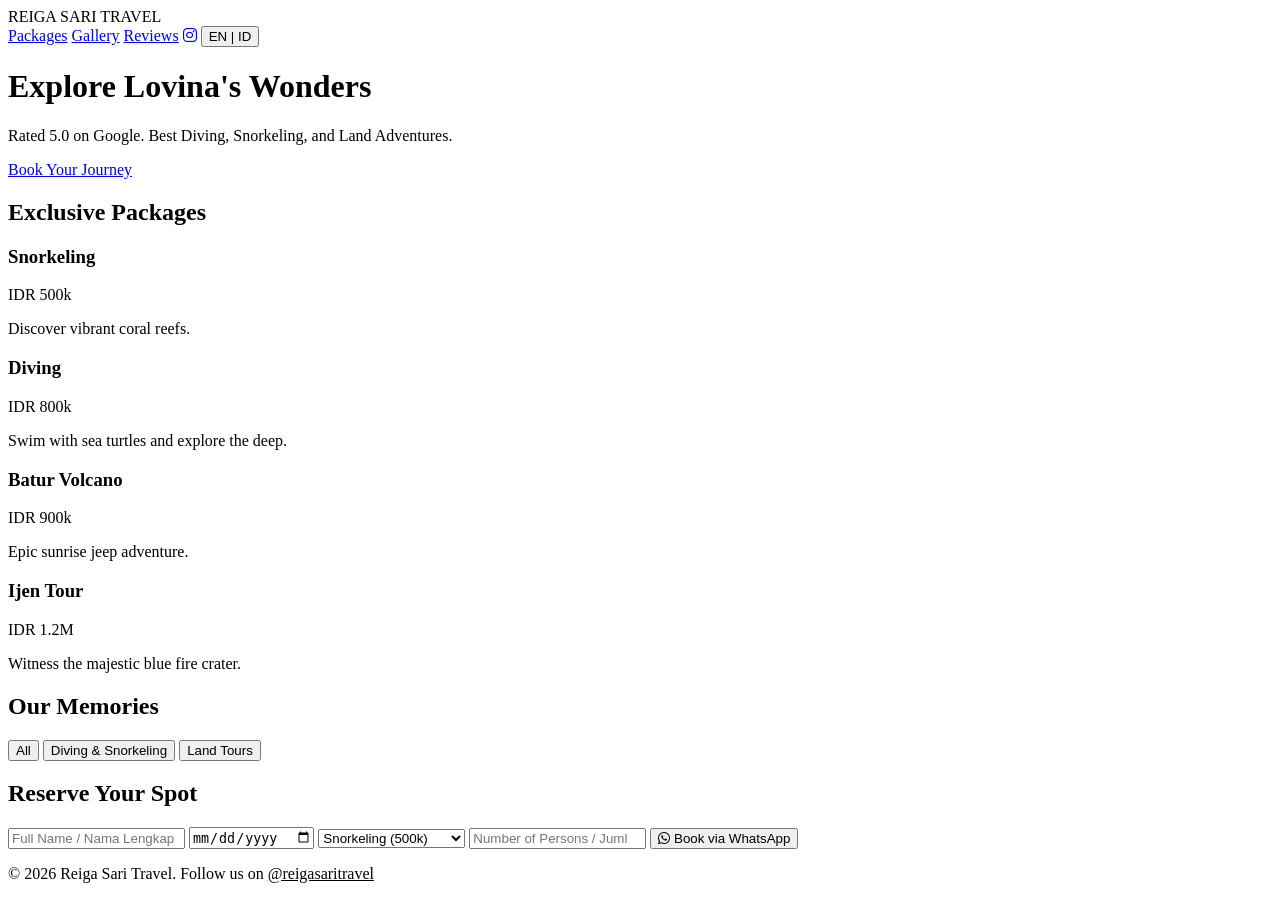
==== index.html @ 20b8ed06 "Create index.html" ====
<!DOCTYPE html>
<html lang="en">
<head>
    <meta charset="UTF-8">
    <meta name="viewport" content="width=device-width, initial-scale=1.0">
    <title>Reiga Sari Travel | Premium Lovina Tours</title>
    <link href="https://fonts.googleapis.com/css2?family=Inter:wght@300;400;600&family=Playfair+Display:wght@600;700&display=swap" rel="stylesheet">
    <link rel="stylesheet" href="https://cdnjs.cloudflare.com/ajax/libs/font-awesome/6.0.0/css/all.min.css">
    <link rel="stylesheet" href="style.css">
</head>
<body>

    <nav class="navbar">
        <div class="logo">REIGA SARI TRAVEL</div>
        <div class="nav-links">
            <a href="#packages" class="lang-text" data-en="Packages" data-id="Paket">Packages</a>
            <a href="#gallery" class="lang-text" data-en="Gallery" data-id="Galeri">Gallery</a>
            <a href="#reviews" class="lang-text" data-en="Reviews" data-id="Ulasan">Reviews</a>
            <a href="https://instagram.com/reigasaritravel" target="_blank"><i class="fab fa-instagram"></i></a>
            <button id="lang-toggle" class="btn-lang">EN | ID</button>
        </div>
    </nav>

    <header class="hero">
        <div class="hero-content">
            <h1 class="lang-text" data-en="Explore Lovina's Wonders" data-id="Jelajahi Keajaiban Lovina">Explore Lovina's Wonders</h1>
            <p class="lang-text" data-en="Rated 5.0 on Google. Best Diving, Snorkeling, and Land Adventures." data-id="Rating 5.0 di Google. Petualangan Diving, Snorkeling, dan Darat Terbaik.">Rated 5.0 on Google. Best Diving, Snorkeling, and Land Adventures.</p>
            <a href="#booking" class="btn-gold lang-text" data-en="Book Your Journey" data-id="Pesan Perjalananmu">Book Your Journey</a>
        </div>
    </header>

    <section id="packages" class="section">
        <h2 class="section-title lang-text" data-en="Exclusive Packages" data-id="Paket Eksklusif">Exclusive Packages</h2>
        <div class="grid-container">
            <div class="card">
                <h3>Snorkeling</h3>
                <p class="price">IDR 500k</p>
                <p class="lang-text" data-en="Discover vibrant coral reefs." data-id="Temukan terumbu karang yang hidup.">Discover vibrant coral reefs.</p>
            </div>
            <div class="card">
                <h3>Diving</h3>
                <p class="price">IDR 800k</p>
                <p class="lang-text" data-en="Swim with sea turtles and explore the deep." data-id="Berenang bersama kura-kura dan jelajahi laut dalam.">Swim with sea turtles and explore the deep.</p>
            </div>
            <div class="card">
                <h3>Batur Volcano</h3>
                <p class="price">IDR 900k</p>
                <p class="lang-text" data-en="Epic sunrise jeep adventure." data-id="Petualangan jeep sunrise epik.">Epic sunrise jeep adventure.</p>
            </div>
            <div class="card">
                <h3>Ijen Tour</h3>
                <p class="price">IDR 1.2M</p>
                <p class="lang-text" data-en="Witness the majestic blue fire crater." data-id="Saksikan kawah api biru yang megah.">Witness the majestic blue fire crater.</p>
            </div>
        </div>
    </section>

    <section id="gallery" class="section bg-darker">
        <h2 class="section-title lang-text" data-en="Our Memories" data-id="Kenangan Kami">Our Memories</h2>
        <div class="filter-buttons">
            <button class="filter-btn active" data-filter="all">All</button>
            <button class="filter-btn" data-filter="diving">Diving & Snorkeling</button>
            <button class="filter-btn" data-filter="land">Land Tours</button>
        </div>
        <div class="gallery-grid" id="gallery-grid">
            </div>
    </section>

    <section id="booking" class="section">
        <h2 class="section-title lang-text" data-en="Reserve Your Spot" data-id="Pesan Tempat Anda">Reserve Your Spot</h2>
        <form id="booking-form" class="booking-form">
            <input type="text" id="b-name" placeholder="Full Name / Nama Lengkap" required>
            <input type="date" id="b-date" required>
            <select id="b-package" required>
                <option value="Snorkeling">Snorkeling (500k)</option>
                <option value="Diving">Diving (800k)</option>
                <option value="Batur Volcano">Batur Volcano (900k)</option>
                <option value="Ijen Tour">Ijen Tour (1.2M)</option>
            </select>
            <input type="number" id="b-persons" placeholder="Number of Persons / Jumlah Orang" min="1" required>
            <button type="button" class="btn-gold" onclick="sendWhatsApp()">
                <i class="fab fa-whatsapp"></i> <span class="lang-text" data-en="Book via WhatsApp" data-id="Pesan via WhatsApp">Book via WhatsApp</span>
            </button>
        </form>
    </section>

    <footer>
        <p>&copy; 2026 Reiga Sari Travel. Follow us on <a href="https://instagram.com/reigasaritravel" target="_blank" style="color:var(--gold);">@reigasaritravel</a></p>
    </footer>

    <script src="script.js"></script>
</body>
</html>
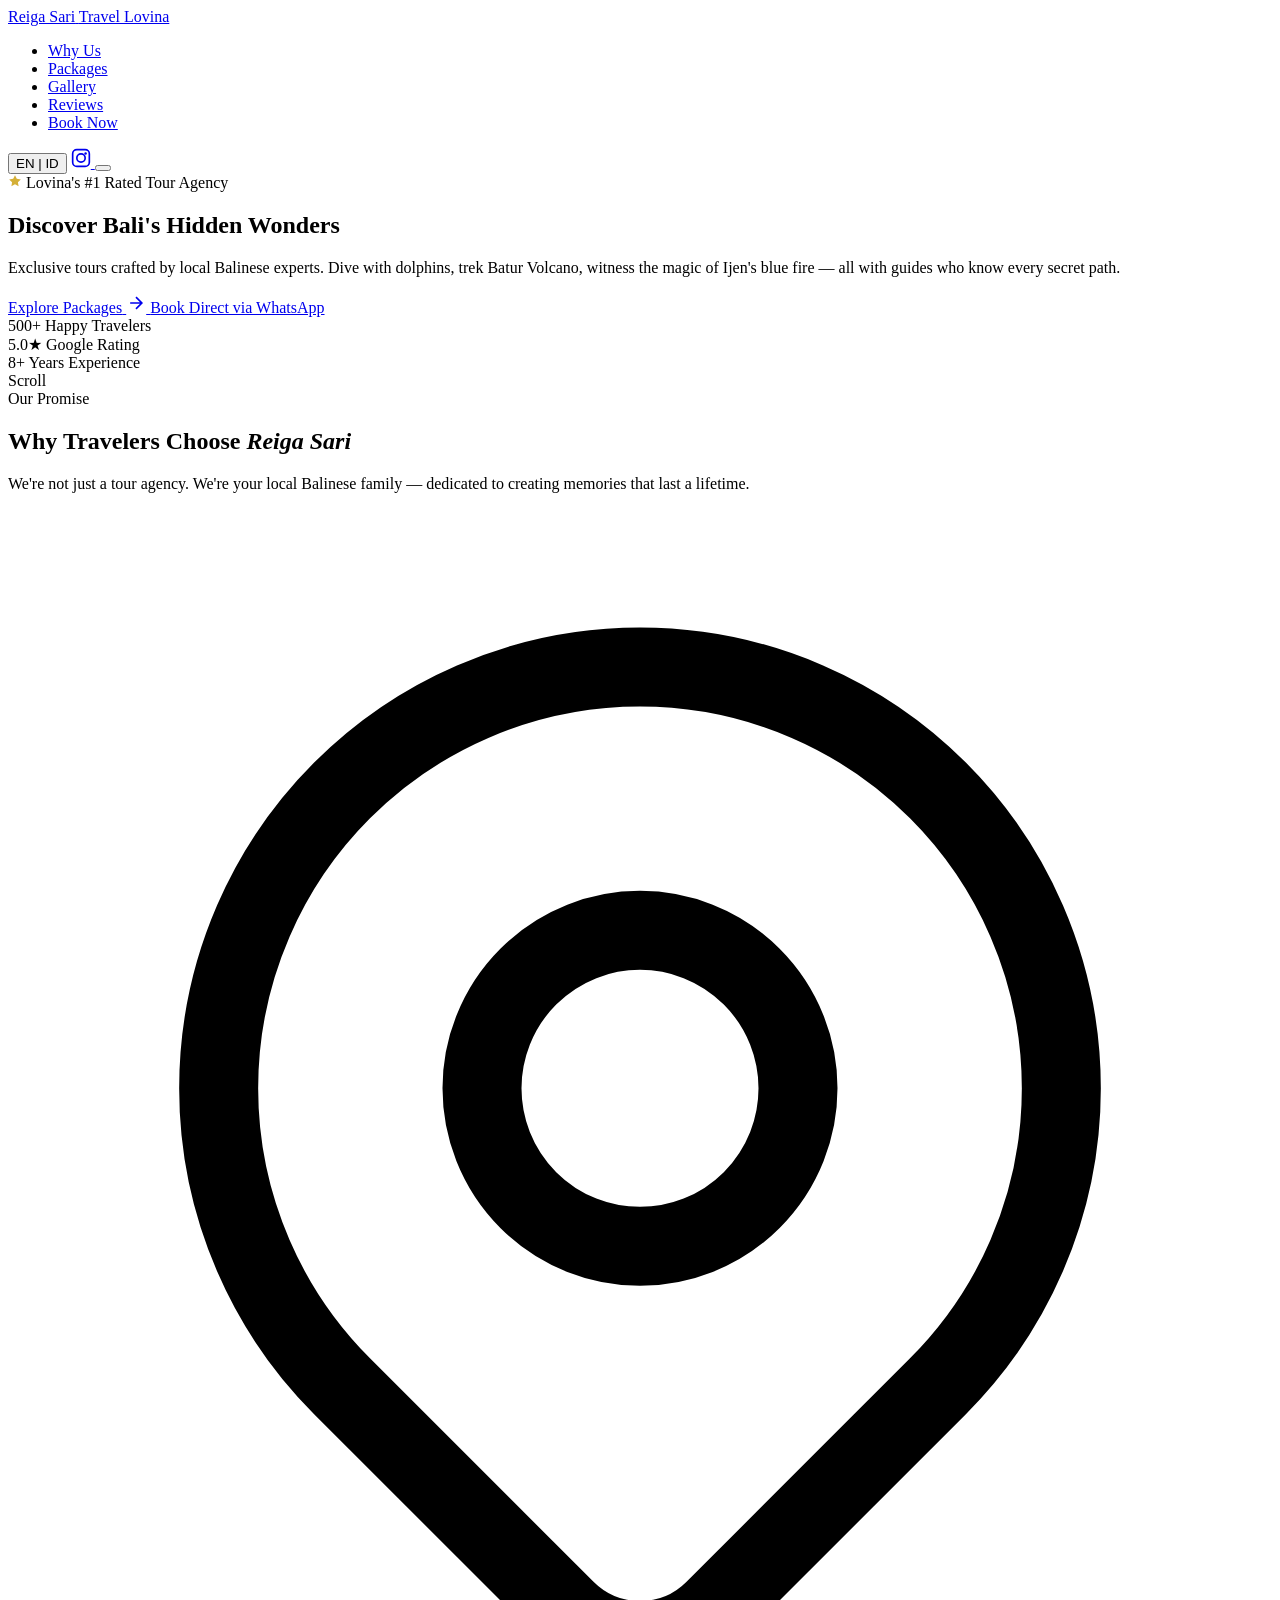
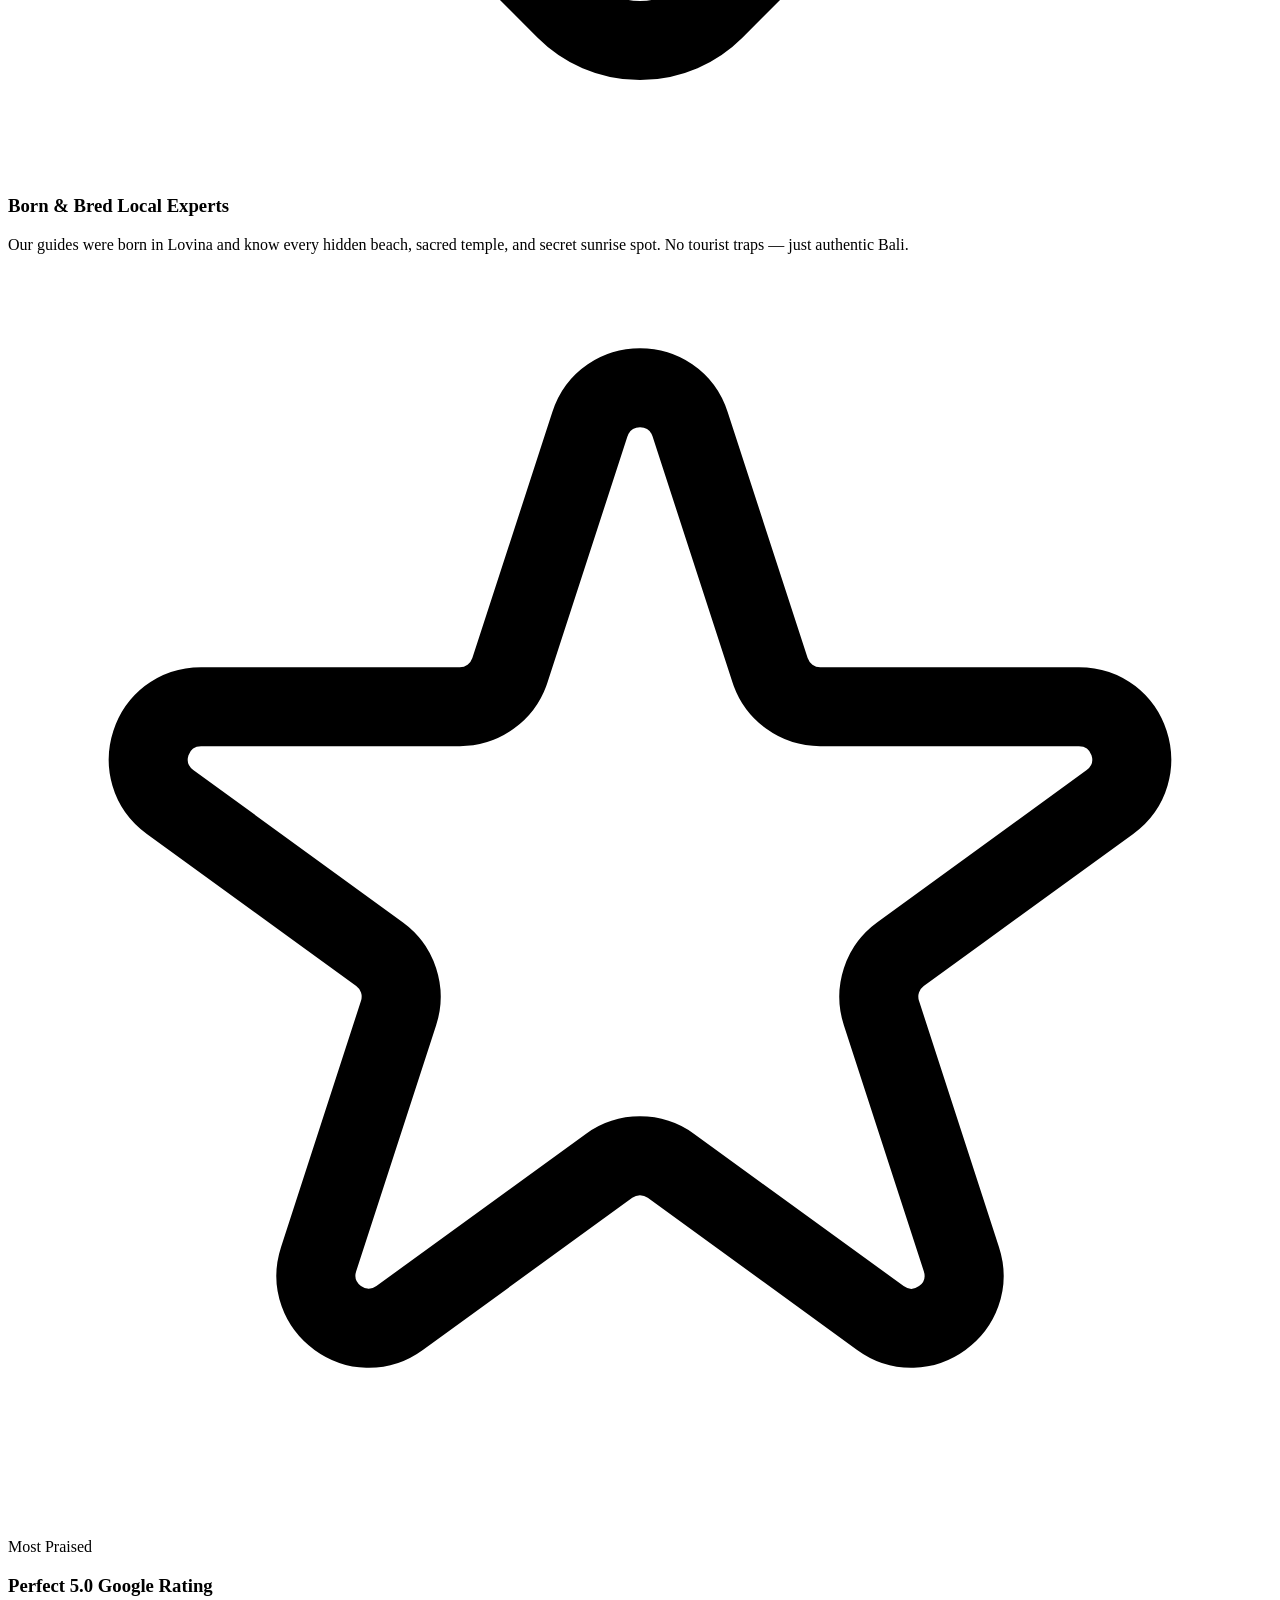
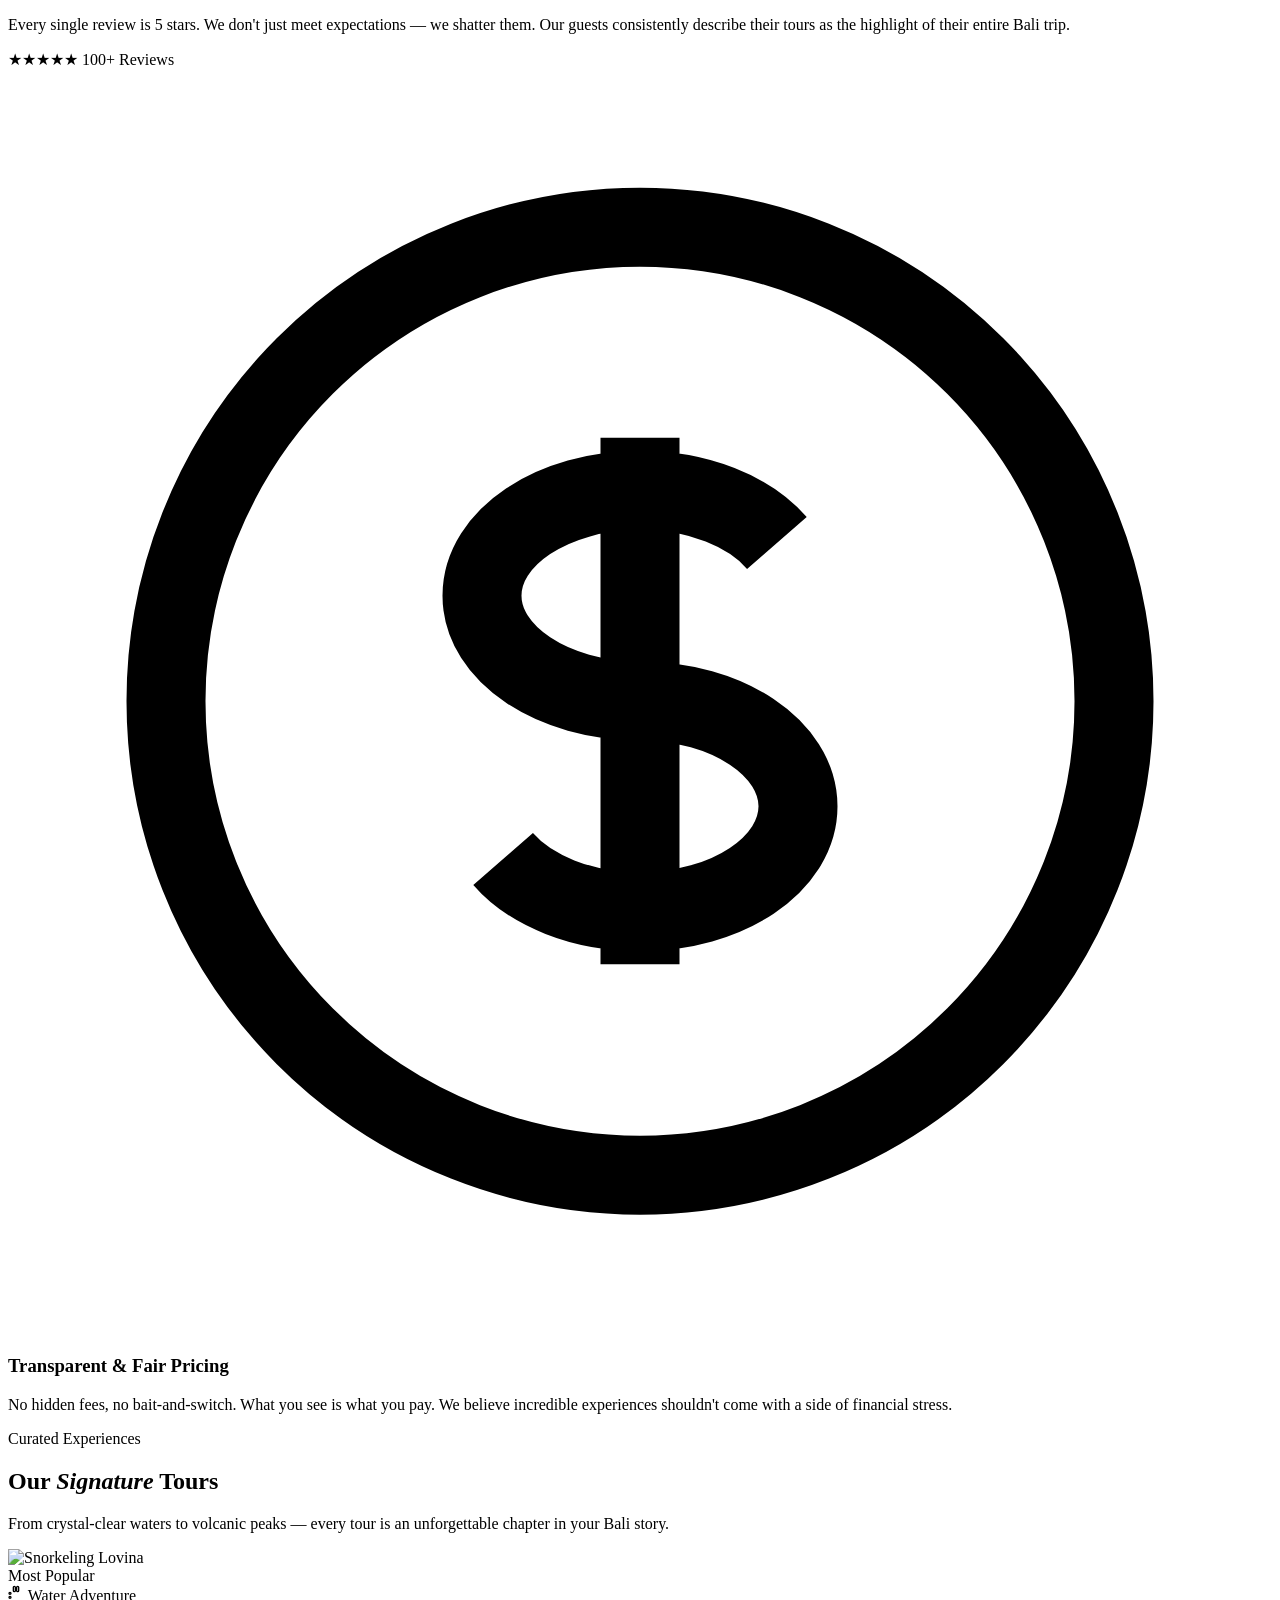
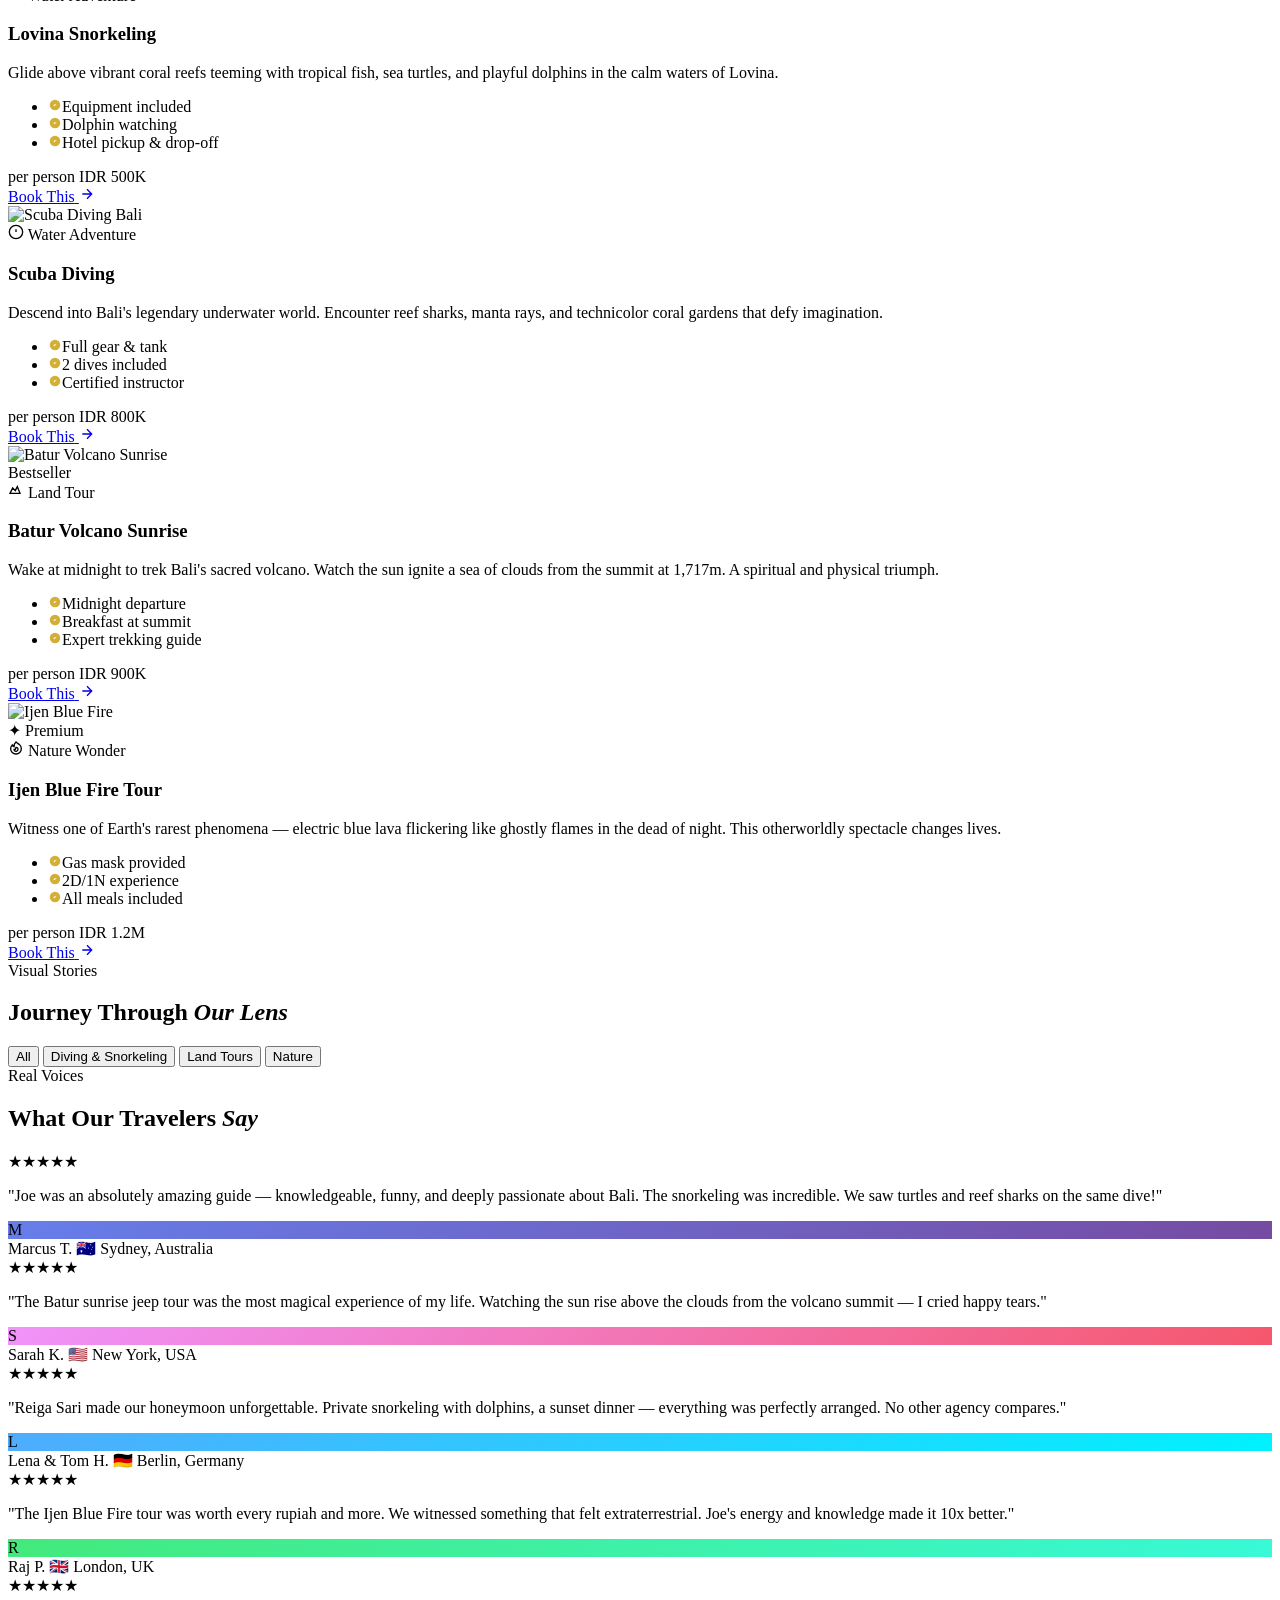
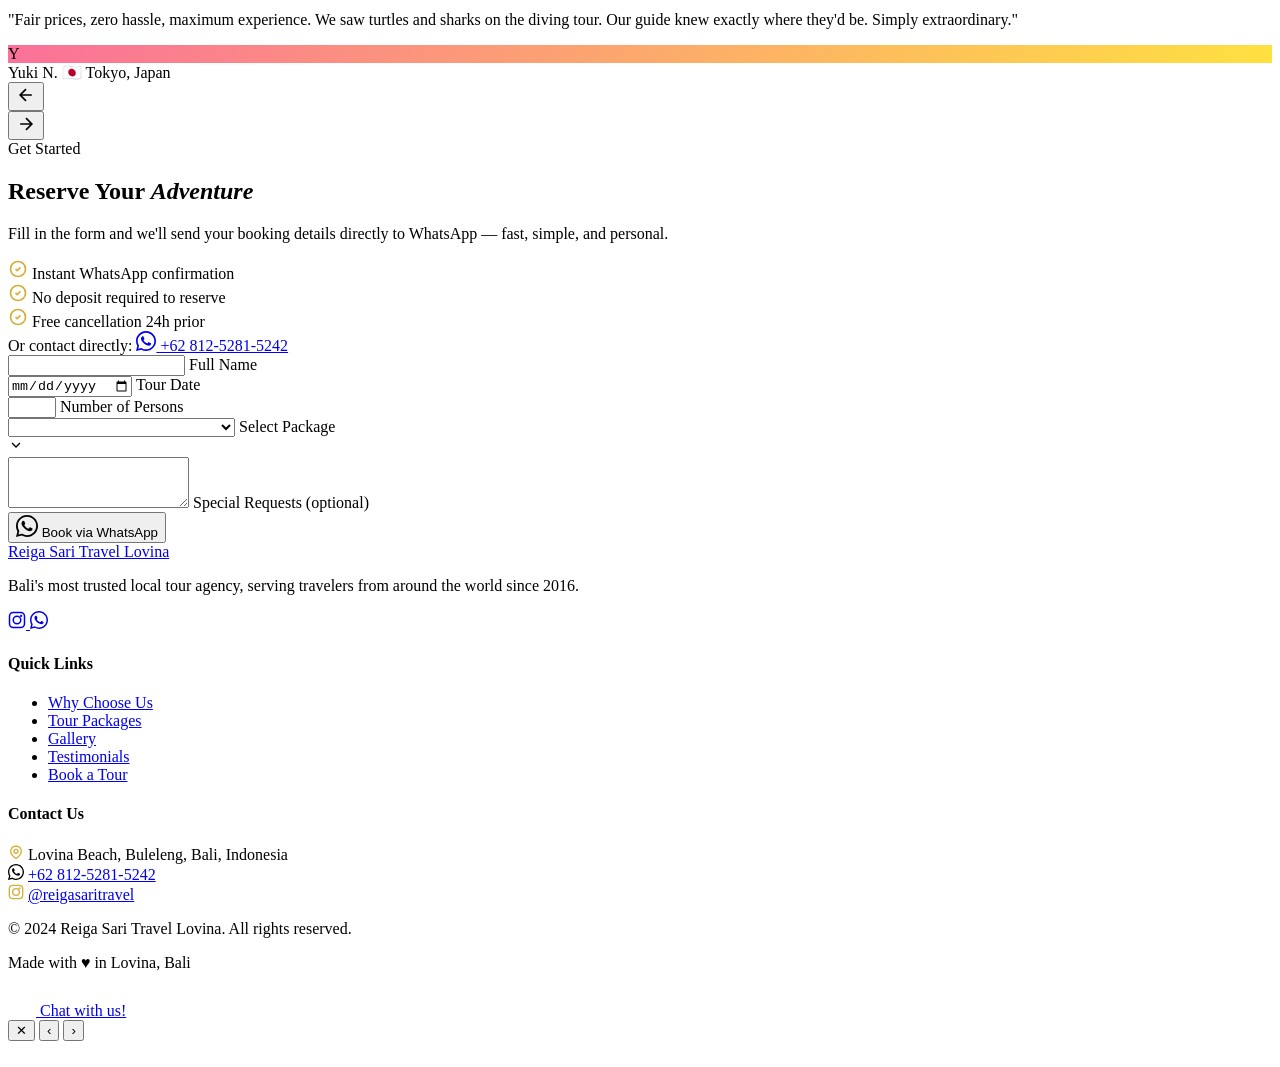
==== commit 44edeb4c: "Rename index-1.html to index.html" ====
--- a/index.html
+++ b/index.html
@@ -1,93 +1,528 @@
 <!DOCTYPE html>
 <html lang="en">
 <head>
-    <meta charset="UTF-8">
-    <meta name="viewport" content="width=device-width, initial-scale=1.0">
-    <title>Reiga Sari Travel | Premium Lovina Tours</title>
-    <link href="https://fonts.googleapis.com/css2?family=Inter:wght@300;400;600&family=Playfair+Display:wght@600;700&display=swap" rel="stylesheet">
-    <link rel="stylesheet" href="https://cdnjs.cloudflare.com/ajax/libs/font-awesome/6.0.0/css/all.min.css">
-    <link rel="stylesheet" href="style.css">
+  <meta charset="UTF-8" />
+  <meta name="viewport" content="width=device-width, initial-scale=1.0" />
+  <title>Reiga Sari Travel Lovina – Bali's Premier Tour Experience</title>
+  <link rel="preconnect" href="https://fonts.googleapis.com" />
+  <link rel="preconnect" href="https://fonts.gstatic.com" crossorigin />
+  <link href="https://fonts.googleapis.com/css2?family=Playfair+Display:ital,wght@0,400;0,600;0,700;0,900;1,400;1,700&family=Inter:wght@300;400;500;600;700&display=swap" rel="stylesheet" />
+  <link rel="stylesheet" href="style.css" />
 </head>
 <body>
 
-    <nav class="navbar">
-        <div class="logo">REIGA SARI TRAVEL</div>
-        <div class="nav-links">
-            <a href="#packages" class="lang-text" data-en="Packages" data-id="Paket">Packages</a>
-            <a href="#gallery" class="lang-text" data-en="Gallery" data-id="Galeri">Gallery</a>
-            <a href="#reviews" class="lang-text" data-en="Reviews" data-id="Ulasan">Reviews</a>
-            <a href="https://instagram.com/reigasaritravel" target="_blank"><i class="fab fa-instagram"></i></a>
-            <button id="lang-toggle" class="btn-lang">EN | ID</button>
-        </div>
-    </nav>
-
-    <header class="hero">
-        <div class="hero-content">
-            <h1 class="lang-text" data-en="Explore Lovina's Wonders" data-id="Jelajahi Keajaiban Lovina">Explore Lovina's Wonders</h1>
-            <p class="lang-text" data-en="Rated 5.0 on Google. Best Diving, Snorkeling, and Land Adventures." data-id="Rating 5.0 di Google. Petualangan Diving, Snorkeling, dan Darat Terbaik.">Rated 5.0 on Google. Best Diving, Snorkeling, and Land Adventures.</p>
-            <a href="#booking" class="btn-gold lang-text" data-en="Book Your Journey" data-id="Pesan Perjalananmu">Book Your Journey</a>
-        </div>
-    </header>
-
-    <section id="packages" class="section">
-        <h2 class="section-title lang-text" data-en="Exclusive Packages" data-id="Paket Eksklusif">Exclusive Packages</h2>
-        <div class="grid-container">
-            <div class="card">
-                <h3>Snorkeling</h3>
-                <p class="price">IDR 500k</p>
-                <p class="lang-text" data-en="Discover vibrant coral reefs." data-id="Temukan terumbu karang yang hidup.">Discover vibrant coral reefs.</p>
-            </div>
-            <div class="card">
-                <h3>Diving</h3>
-                <p class="price">IDR 800k</p>
-                <p class="lang-text" data-en="Swim with sea turtles and explore the deep." data-id="Berenang bersama kura-kura dan jelajahi laut dalam.">Swim with sea turtles and explore the deep.</p>
-            </div>
-            <div class="card">
-                <h3>Batur Volcano</h3>
-                <p class="price">IDR 900k</p>
-                <p class="lang-text" data-en="Epic sunrise jeep adventure." data-id="Petualangan jeep sunrise epik.">Epic sunrise jeep adventure.</p>
-            </div>
-            <div class="card">
-                <h3>Ijen Tour</h3>
-                <p class="price">IDR 1.2M</p>
-                <p class="lang-text" data-en="Witness the majestic blue fire crater." data-id="Saksikan kawah api biru yang megah.">Witness the majestic blue fire crater.</p>
-            </div>
-        </div>
-    </section>
-
-    <section id="gallery" class="section bg-darker">
-        <h2 class="section-title lang-text" data-en="Our Memories" data-id="Kenangan Kami">Our Memories</h2>
-        <div class="filter-buttons">
-            <button class="filter-btn active" data-filter="all">All</button>
-            <button class="filter-btn" data-filter="diving">Diving & Snorkeling</button>
-            <button class="filter-btn" data-filter="land">Land Tours</button>
-        </div>
-        <div class="gallery-grid" id="gallery-grid">
-            </div>
-    </section>
-
-    <section id="booking" class="section">
-        <h2 class="section-title lang-text" data-en="Reserve Your Spot" data-id="Pesan Tempat Anda">Reserve Your Spot</h2>
-        <form id="booking-form" class="booking-form">
-            <input type="text" id="b-name" placeholder="Full Name / Nama Lengkap" required>
-            <input type="date" id="b-date" required>
-            <select id="b-package" required>
-                <option value="Snorkeling">Snorkeling (500k)</option>
-                <option value="Diving">Diving (800k)</option>
-                <option value="Batur Volcano">Batur Volcano (900k)</option>
-                <option value="Ijen Tour">Ijen Tour (1.2M)</option>
-            </select>
-            <input type="number" id="b-persons" placeholder="Number of Persons / Jumlah Orang" min="1" required>
-            <button type="button" class="btn-gold" onclick="sendWhatsApp()">
-                <i class="fab fa-whatsapp"></i> <span class="lang-text" data-en="Book via WhatsApp" data-id="Pesan via WhatsApp">Book via WhatsApp</span>
+  <!-- ░░ NAVBAR ░░ -->
+  <nav class="navbar" id="navbar">
+    <div class="nav-container">
+      <a href="#" class="nav-logo">
+        <span class="logo-main">Reiga Sari</span>
+        <span class="logo-sub">Travel Lovina</span>
+      </a>
+      <ul class="nav-links" id="navLinks">
+        <li><a href="#why-us" data-en="Why Us" data-id="Mengapa Kami">Why Us</a></li>
+        <li><a href="#packages" data-en="Packages" data-id="Paket">Packages</a></li>
+        <li><a href="#gallery" data-en="Gallery" data-id="Galeri">Gallery</a></li>
+        <li><a href="#testimonials" data-en="Reviews" data-id="Ulasan">Reviews</a></li>
+        <li><a href="#booking" class="nav-book-btn" data-en="Book Now" data-id="Pesan Sekarang">Book Now</a></li>
+      </ul>
+      <div class="nav-right">
+        <button class="lang-toggle" id="langToggle" aria-label="Toggle language">
+          <span class="lang-en active">EN</span>
+          <span class="lang-divider">|</span>
+          <span class="lang-id">ID</span>
+        </button>
+        <a href="https://instagram.com/reigasaritravel" target="_blank" class="ig-link" aria-label="Instagram">
+          <svg width="20" height="20" viewBox="0 0 24 24" fill="none" stroke="currentColor" stroke-width="2"><rect x="2" y="2" width="20" height="20" rx="5"/><circle cx="12" cy="12" r="5"/><circle cx="17.5" cy="6.5" r="1.5" fill="currentColor" stroke="none"/></svg>
+        </a>
+        <button class="hamburger" id="hamburger" aria-label="Menu">
+          <span></span><span></span><span></span>
+        </button>
+      </div>
+    </div>
+  </nav>
+
+  <!-- ░░ HERO ░░ -->
+  <section class="hero" id="home">
+    <div class="hero-parallax" id="heroBg"></div>
+    <div class="hero-overlay"></div>
+    <div class="hero-particles" id="heroParticles"></div>
+    <div class="hero-content">
+      <div class="hero-badge animate-fade-up delay-1">
+        <svg width="14" height="14" viewBox="0 0 24 24" fill="#D4AF37"><path d="M12 2l3.09 6.26L22 9.27l-5 4.87 1.18 6.88L12 17.77l-6.18 3.25L7 14.14 2 9.27l6.91-1.01L12 2z"/></svg>
+        <span data-en="Lovina's #1 Rated Tour Agency" data-id="Agen Wisata Terbaik di Lovina">Lovina's #1 Rated Tour Agency</span>
+      </div>
+      <h1 class="hero-title animate-fade-up delay-2">
+        <span class="title-line" data-en="Discover Bali's" data-id="Jelajahi Keajaiban">Discover Bali's</span>
+        <span class="title-line italic" data-en="Hidden Wonders" data-id="Tersembunyi Bali">Hidden Wonders</span>
+      </h1>
+      <p class="hero-subtitle animate-fade-up delay-3" data-en="Exclusive tours crafted by local Balinese experts. Dive with dolphins, trek Batur Volcano, witness the magic of Ijen's blue fire — all with guides who know every secret path." data-id="Paket wisata eksklusif dirancang oleh ahli lokal Bali. Menyelam bersama lumba-lumba, mendaki Gunung Batur, menyaksikan keajaiban api biru Ijen — bersama pemandu yang mengenal setiap jalur rahasia.">
+        Exclusive tours crafted by local Balinese experts. Dive with dolphins, trek Batur Volcano, witness the magic of Ijen's blue fire — all with guides who know every secret path.
+      </p>
+      <div class="hero-cta animate-fade-up delay-4">
+        <a href="#packages" class="btn-primary glow-btn">
+          <span data-en="Explore Packages" data-id="Lihat Paket">Explore Packages</span>
+          <svg width="20" height="20" viewBox="0 0 24 24" fill="none" stroke="currentColor" stroke-width="2"><path d="M5 12h14M12 5l7 7-7 7"/></svg>
+        </a>
+        <a href="#booking" class="btn-ghost">
+          <span data-en="Book Direct via WhatsApp" data-id="Pesan via WhatsApp">Book Direct via WhatsApp</span>
+        </a>
+      </div>
+      <div class="hero-stats animate-fade-up delay-5">
+        <div class="stat">
+          <span class="stat-num">500+</span>
+          <span class="stat-label" data-en="Happy Travelers" data-id="Wisatawan Puas">Happy Travelers</span>
+        </div>
+        <div class="stat-divider"></div>
+        <div class="stat">
+          <span class="stat-num">5.0★</span>
+          <span class="stat-label" data-en="Google Rating" data-id="Rating Google">Google Rating</span>
+        </div>
+        <div class="stat-divider"></div>
+        <div class="stat">
+          <span class="stat-num">8+</span>
+          <span class="stat-label" data-en="Years Experience" data-id="Tahun Pengalaman">Years Experience</span>
+        </div>
+      </div>
+    </div>
+    <div class="hero-scroll-indicator">
+      <div class="scroll-line"></div>
+      <span data-en="Scroll" data-id="Gulir">Scroll</span>
+    </div>
+  </section>
+
+  <!-- ░░ WHY CHOOSE US ░░ -->
+  <section class="why-us" id="why-us">
+    <div class="section-container">
+      <div class="section-header">
+        <span class="section-eyebrow" data-en="Our Promise" data-id="Janji Kami">Our Promise</span>
+        <h2 class="section-title" data-en="Why Travelers Choose <em>Reiga Sari</em>" data-id="Mengapa Wisatawan Memilih <em>Reiga Sari</em>">Why Travelers Choose <em>Reiga Sari</em></h2>
+        <p class="section-desc" data-en="We're not just a tour agency. We're your local Balinese family — dedicated to creating memories that last a lifetime." data-id="Kami bukan sekadar agen wisata. Kami adalah keluarga Bali Anda — berdedikasi menciptakan kenangan yang abadi.">We're not just a tour agency. We're your local Balinese family — dedicated to creating memories that last a lifetime.</p>
+      </div>
+      <div class="why-grid">
+        <div class="glass-card why-card">
+          <div class="card-icon">
+            <svg viewBox="0 0 24 24" fill="none" stroke="currentColor" stroke-width="1.5"><path d="M17.657 16.657L13.414 20.9a1.998 1.998 0 01-2.827 0l-4.244-4.243a8 8 0 1111.314 0z"/><circle cx="12" cy="11" r="3"/></svg>
+          </div>
+          <h3 data-en="Born & Bred Local Experts" data-id="Ahli Lokal Sejati">Born & Bred Local Experts</h3>
+          <p data-en="Our guides were born in Lovina and know every hidden beach, sacred temple, and secret sunrise spot. No tourist traps — just authentic Bali." data-id="Pemandu kami lahir di Lovina dan mengenal setiap pantai tersembunyi, pura suci, dan tempat matahari terbit rahasia. Tanpa perangkap turis — hanya Bali yang autentik.">Our guides were born in Lovina and know every hidden beach, sacred temple, and secret sunrise spot. No tourist traps — just authentic Bali.</p>
+          <div class="card-glow"></div>
+        </div>
+        <div class="glass-card why-card featured-card">
+          <div class="card-icon">
+            <svg viewBox="0 0 24 24" fill="none" stroke="currentColor" stroke-width="1.5"><path d="M11.049 2.927c.3-.921 1.603-.921 1.902 0l1.519 4.674a1 1 0 00.95.69h4.915c.969 0 1.371 1.24.588 1.81l-3.976 2.888a1 1 0 00-.363 1.118l1.518 4.674c.3.922-.755 1.688-1.538 1.118l-3.976-2.888a1 1 0 00-1.176 0l-3.976 2.888c-.783.57-1.838-.197-1.538-1.118l1.518-4.674a1 1 0 00-.363-1.118l-3.976-2.888c-.784-.57-.38-1.81.588-1.81h4.914a1 1 0 00.951-.69l1.519-4.674z"/></svg>
+          </div>
+          <div class="featured-badge" data-en="Most Praised" data-id="Paling Dipuji">Most Praised</div>
+          <h3 data-en="Perfect 5.0 Google Rating" data-id="Rating Google Sempurna 5.0">Perfect 5.0 Google Rating</h3>
+          <p data-en="Every single review is 5 stars. We don't just meet expectations — we shatter them. Our guests consistently describe their tours as the highlight of their entire Bali trip." data-id="Setiap ulasan bintang 5. Kami tidak hanya memenuhi ekspektasi — kami melampauinya. Tamu kami konsisten menyebut wisata kami sebagai puncak perjalanan Bali mereka.">Every single review is 5 stars. We don't just meet expectations — we shatter them. Our guests consistently describe their tours as the highlight of their entire Bali trip.</p>
+          <div class="stars-row">
+            <span>★★★★★</span>
+            <span>100+ Reviews</span>
+          </div>
+          <div class="card-glow"></div>
+        </div>
+        <div class="glass-card why-card">
+          <div class="card-icon">
+            <svg viewBox="0 0 24 24" fill="none" stroke="currentColor" stroke-width="1.5"><path d="M12 8c-1.657 0-3 .895-3 2s1.343 2 3 2 3 .895 3 2-1.343 2-3 2m0-8c1.11 0 2.08.402 2.599 1M12 8V7m0 1v8m0 0v1m0-1c-1.11 0-2.08-.402-2.599-1M21 12a9 9 0 11-18 0 9 9 0 0118 0z"/></svg>
+          </div>
+          <h3 data-en="Transparent & Fair Pricing" data-id="Harga Transparan & Jujur">Transparent & Fair Pricing</h3>
+          <p data-en="No hidden fees, no bait-and-switch. What you see is what you pay. We believe incredible experiences shouldn't come with a side of financial stress." data-id="Tidak ada biaya tersembunyi, tidak ada tipu daya. Apa yang Anda lihat adalah yang Anda bayar. Kami percaya pengalaman luar biasa tidak harus disertai stres finansial.">No hidden fees, no bait-and-switch. What you see is what you pay. We believe incredible experiences shouldn't come with a side of financial stress.</p>
+          <div class="card-glow"></div>
+        </div>
+      </div>
+    </div>
+  </section>
+
+  <!-- ░░ PACKAGES ░░ -->
+  <section class="packages" id="packages">
+    <div class="section-container">
+      <div class="section-header">
+        <span class="section-eyebrow" data-en="Curated Experiences" data-id="Pengalaman Pilihan">Curated Experiences</span>
+        <h2 class="section-title" data-en="Our <em>Signature</em> Tours" data-id="Paket <em>Unggulan</em> Kami">Our <em>Signature</em> Tours</h2>
+        <p class="section-desc" data-en="From crystal-clear waters to volcanic peaks — every tour is an unforgettable chapter in your Bali story." data-id="Dari air jernih hingga puncak berapi — setiap wisata adalah bab tak terlupakan dalam kisah Bali Anda.">From crystal-clear waters to volcanic peaks — every tour is an unforgettable chapter in your Bali story.</p>
+      </div>
+      <div class="packages-grid">
+
+        <!-- Snorkeling -->
+        <div class="pkg-card" data-category="water">
+          <div class="pkg-img-wrap">
+            <img src="https://images.unsplash.com/photo-1682687221248-3116ba6ab483?w=600&q=80" alt="Snorkeling Lovina" loading="lazy" />
+            <div class="pkg-overlay"></div>
+            <div class="pkg-badge" data-en="Most Popular" data-id="Terpopuler">Most Popular</div>
+          </div>
+          <div class="pkg-body">
+            <div class="pkg-category">
+              <svg width="16" height="16" viewBox="0 0 24 24" fill="none" stroke="currentColor" stroke-width="2"><path d="M14.5 10c-.83 0-1.5-.67-1.5-1.5v-5c0-.83.67-1.5 1.5-1.5s1.5.67 1.5 1.5v5c0 .83-.67 1.5-1.5 1.5zm-5 0c-.83 0-1.5-.67-1.5-1.5v-5c0-.83.67-1.5 1.5-1.5S11 2.67 11 3.5v5c0 .83-.67 1.5-1.5 1.5zM3 14c.83 0 1.5-.67 1.5-1.5S3.83 11 3 11s-1.5.67-1.5 1.5S2.17 14 3 14zm0 6c.83 0 1.5-.67 1.5-1.5S3.83 17 3 17s-1.5.67-1.5 1.5S2.17 20 3 20z"/></svg>
+              <span data-en="Water Adventure" data-id="Petualangan Air">Water Adventure</span>
+            </div>
+            <h3 data-en="Lovina Snorkeling" data-id="Snorkeling Lovina">Lovina Snorkeling</h3>
+            <p data-en="Glide above vibrant coral reefs teeming with tropical fish, sea turtles, and playful dolphins in the calm waters of Lovina." data-id="Meluncur di atas terumbu karang penuh warna dengan ikan tropis, penyu laut, dan lumba-lumba di perairan tenang Lovina.">Glide above vibrant coral reefs teeming with tropical fish, sea turtles, and playful dolphins in the calm waters of Lovina.</p>
+            <ul class="pkg-includes">
+              <li><svg width="14" height="14" viewBox="0 0 24 24" fill="#D4AF37"><path d="M9 12l2 2 4-4m6 2a9 9 0 11-18 0 9 9 0 0118 0z"/></svg><span data-en="Equipment included" data-id="Perlengkapan termasuk">Equipment included</span></li>
+              <li><svg width="14" height="14" viewBox="0 0 24 24" fill="#D4AF37"><path d="M9 12l2 2 4-4m6 2a9 9 0 11-18 0 9 9 0 0118 0z"/></svg><span data-en="Dolphin watching" data-id="Melihat lumba-lumba">Dolphin watching</span></li>
+              <li><svg width="14" height="14" viewBox="0 0 24 24" fill="#D4AF37"><path d="M9 12l2 2 4-4m6 2a9 9 0 11-18 0 9 9 0 0118 0z"/></svg><span data-en="Hotel pickup & drop-off" data-id="Jemput & antar hotel">Hotel pickup & drop-off</span></li>
+            </ul>
+            <div class="pkg-footer">
+              <div class="pkg-price">
+                <span class="price-label" data-en="per person" data-id="per orang">per person</span>
+                <span class="price-amount">IDR 500K</span>
+              </div>
+              <a href="#booking" class="pkg-book-btn" data-package="Lovina Snorkeling">
+                <span data-en="Book This" data-id="Pesan">Book This</span>
+                <svg width="16" height="16" viewBox="0 0 24 24" fill="none" stroke="currentColor" stroke-width="2"><path d="M5 12h14M12 5l7 7-7 7"/></svg>
+              </a>
+            </div>
+          </div>
+          <div class="pkg-shine"></div>
+        </div>
+
+        <!-- Diving -->
+        <div class="pkg-card" data-category="water">
+          <div class="pkg-img-wrap">
+            <img src="https://images.unsplash.com/photo-1544551763-46a013bb70d5?w=600&q=80" alt="Scuba Diving Bali" loading="lazy" />
+            <div class="pkg-overlay"></div>
+          </div>
+          <div class="pkg-body">
+            <div class="pkg-category">
+              <svg width="16" height="16" viewBox="0 0 24 24" fill="none" stroke="currentColor" stroke-width="2"><circle cx="12" cy="12" r="10"/><line x1="12" y1="8" x2="12" y2="12"/><line x1="12" y1="16" x2="12.01" y2="16"/></svg>
+              <span data-en="Water Adventure" data-id="Petualangan Air">Water Adventure</span>
+            </div>
+            <h3 data-en="Scuba Diving" data-id="Scuba Diving">Scuba Diving</h3>
+            <p data-en="Descend into Bali's legendary underwater world. Encounter reef sharks, manta rays, and technicolor coral gardens that defy imagination." data-id="Menyelami dunia bawah laut legendaris Bali. Temui hiu karang, pari manta, dan taman karang warna-warni yang melampaui imajinasi.">Descend into Bali's legendary underwater world. Encounter reef sharks, manta rays, and technicolor coral gardens that defy imagination.</p>
+            <ul class="pkg-includes">
+              <li><svg width="14" height="14" viewBox="0 0 24 24" fill="#D4AF37"><path d="M9 12l2 2 4-4m6 2a9 9 0 11-18 0 9 9 0 0118 0z"/></svg><span data-en="Full gear & tank" data-id="Perlengkapan lengkap & tabung">Full gear & tank</span></li>
+              <li><svg width="14" height="14" viewBox="0 0 24 24" fill="#D4AF37"><path d="M9 12l2 2 4-4m6 2a9 9 0 11-18 0 9 9 0 0118 0z"/></svg><span data-en="2 dives included" data-id="2 kali penyelaman">2 dives included</span></li>
+              <li><svg width="14" height="14" viewBox="0 0 24 24" fill="#D4AF37"><path d="M9 12l2 2 4-4m6 2a9 9 0 11-18 0 9 9 0 0118 0z"/></svg><span data-en="Certified instructor" data-id="Instruktur bersertifikat">Certified instructor</span></li>
+            </ul>
+            <div class="pkg-footer">
+              <div class="pkg-price">
+                <span class="price-label" data-en="per person" data-id="per orang">per person</span>
+                <span class="price-amount">IDR 800K</span>
+              </div>
+              <a href="#booking" class="pkg-book-btn" data-package="Scuba Diving">
+                <span data-en="Book This" data-id="Pesan">Book This</span>
+                <svg width="16" height="16" viewBox="0 0 24 24" fill="none" stroke="currentColor" stroke-width="2"><path d="M5 12h14M12 5l7 7-7 7"/></svg>
+              </a>
+            </div>
+          </div>
+          <div class="pkg-shine"></div>
+        </div>
+
+        <!-- Batur Volcano -->
+        <div class="pkg-card" data-category="land">
+          <div class="pkg-img-wrap">
+            <img src="https://images.unsplash.com/photo-1573790387438-4da905039392?w=600&q=80" alt="Batur Volcano Sunrise" loading="lazy" />
+            <div class="pkg-overlay"></div>
+            <div class="pkg-badge" data-en="Bestseller" data-id="Terlaris">Bestseller</div>
+          </div>
+          <div class="pkg-body">
+            <div class="pkg-category">
+              <svg width="16" height="16" viewBox="0 0 24 24" fill="none" stroke="currentColor" stroke-width="2"><path d="M3 17l4-8 4 4 3-6 4 10H3z"/></svg>
+              <span data-en="Land Tour" data-id="Wisata Darat">Land Tour</span>
+            </div>
+            <h3 data-en="Batur Volcano Sunrise" data-id="Sunrise Gunung Batur">Batur Volcano Sunrise</h3>
+            <p data-en="Wake at midnight to trek Bali's sacred volcano. Watch the sun ignite a sea of clouds from the summit at 1,717m. A spiritual and physical triumph." data-id="Bangun tengah malam untuk mendaki gunung berapi suci Bali. Saksikan matahari membakar lautan awan dari puncak 1.717m. Pencapaian spiritual dan fisik.">Wake at midnight to trek Bali's sacred volcano. Watch the sun ignite a sea of clouds from the summit at 1,717m. A spiritual and physical triumph.</p>
+            <ul class="pkg-includes">
+              <li><svg width="14" height="14" viewBox="0 0 24 24" fill="#D4AF37"><path d="M9 12l2 2 4-4m6 2a9 9 0 11-18 0 9 9 0 0118 0z"/></svg><span data-en="Midnight departure" data-id="Keberangkatan tengah malam">Midnight departure</span></li>
+              <li><svg width="14" height="14" viewBox="0 0 24 24" fill="#D4AF37"><path d="M9 12l2 2 4-4m6 2a9 9 0 11-18 0 9 9 0 0118 0z"/></svg><span data-en="Breakfast at summit" data-id="Sarapan di puncak">Breakfast at summit</span></li>
+              <li><svg width="14" height="14" viewBox="0 0 24 24" fill="#D4AF37"><path d="M9 12l2 2 4-4m6 2a9 9 0 11-18 0 9 9 0 0118 0z"/></svg><span data-en="Expert trekking guide" data-id="Pemandu trekking ahli">Expert trekking guide</span></li>
+            </ul>
+            <div class="pkg-footer">
+              <div class="pkg-price">
+                <span class="price-label" data-en="per person" data-id="per orang">per person</span>
+                <span class="price-amount">IDR 900K</span>
+              </div>
+              <a href="#booking" class="pkg-book-btn" data-package="Batur Volcano Sunrise">
+                <span data-en="Book This" data-id="Pesan">Book This</span>
+                <svg width="16" height="16" viewBox="0 0 24 24" fill="none" stroke="currentColor" stroke-width="2"><path d="M5 12h14M12 5l7 7-7 7"/></svg>
+              </a>
+            </div>
+          </div>
+          <div class="pkg-shine"></div>
+        </div>
+
+        <!-- Ijen -->
+        <div class="pkg-card premium-pkg" data-category="land">
+          <div class="pkg-img-wrap">
+            <img src="https://images.unsplash.com/photo-1558618666-fcd25c85cd64?w=600&q=80" alt="Ijen Blue Fire" loading="lazy" />
+            <div class="pkg-overlay"></div>
+            <div class="pkg-badge premium-badge" data-en="✦ Premium" data-id="✦ Premium">✦ Premium</div>
+          </div>
+          <div class="pkg-body">
+            <div class="pkg-category">
+              <svg width="16" height="16" viewBox="0 0 24 24" fill="none" stroke="currentColor" stroke-width="2"><path d="M17.657 18.657A8 8 0 016.343 7.343S7 9 9 10c0-2 .5-5 2.986-7C14 5 16.09 5.777 17.656 7.343A7.975 7.975 0 0120 13a7.975 7.975 0 01-2.343 5.657z"/><path d="M9.879 16.121A3 3 0 1012.015 11L11 14H9c0 .768.293 1.536.879 2.121z"/></svg>
+              <span data-en="Nature Wonder" data-id="Keajaiban Alam">Nature Wonder</span>
+            </div>
+            <h3 data-en="Ijen Blue Fire Tour" data-id="Wisata Api Biru Ijen">Ijen Blue Fire Tour</h3>
+            <p data-en="Witness one of Earth's rarest phenomena — electric blue lava flickering like ghostly flames in the dead of night. This otherworldly spectacle changes lives." data-id="Saksikan salah satu fenomena paling langka di Bumi — lava biru elektrik berkelip seperti nyala api hantu di tengah malam. Pemandangan lain dunia yang mengubah hidup.">Witness one of Earth's rarest phenomena — electric blue lava flickering like ghostly flames in the dead of night. This otherworldly spectacle changes lives.</p>
+            <ul class="pkg-includes">
+              <li><svg width="14" height="14" viewBox="0 0 24 24" fill="#D4AF37"><path d="M9 12l2 2 4-4m6 2a9 9 0 11-18 0 9 9 0 0118 0z"/></svg><span data-en="Gas mask provided" data-id="Masker gas disediakan">Gas mask provided</span></li>
+              <li><svg width="14" height="14" viewBox="0 0 24 24" fill="#D4AF37"><path d="M9 12l2 2 4-4m6 2a9 9 0 11-18 0 9 9 0 0118 0z"/></svg><span data-en="2D/1N experience" data-id="Pengalaman 2H/1M">2D/1N experience</span></li>
+              <li><svg width="14" height="14" viewBox="0 0 24 24" fill="#D4AF37"><path d="M9 12l2 2 4-4m6 2a9 9 0 11-18 0 9 9 0 0118 0z"/></svg><span data-en="All meals included" data-id="Semua makan termasuk">All meals included</span></li>
+            </ul>
+            <div class="pkg-footer">
+              <div class="pkg-price">
+                <span class="price-label" data-en="per person" data-id="per orang">per person</span>
+                <span class="price-amount">IDR 1.2M</span>
+              </div>
+              <a href="#booking" class="pkg-book-btn gold-btn" data-package="Ijen Blue Fire Tour">
+                <span data-en="Book This" data-id="Pesan">Book This</span>
+                <svg width="16" height="16" viewBox="0 0 24 24" fill="none" stroke="currentColor" stroke-width="2"><path d="M5 12h14M12 5l7 7-7 7"/></svg>
+              </a>
+            </div>
+          </div>
+          <div class="pkg-shine"></div>
+        </div>
+
+      </div>
+    </div>
+  </section>
+
+  <!-- ░░ GALLERY ░░ -->
+  <section class="gallery-section" id="gallery">
+    <div class="section-container">
+      <div class="section-header">
+        <span class="section-eyebrow" data-en="Visual Stories" data-id="Kisah Visual">Visual Stories</span>
+        <h2 class="section-title" data-en="Journey Through <em>Our Lens</em>" data-id="Perjalanan Melalui <em>Lensa Kami</em>">Journey Through <em>Our Lens</em></h2>
+      </div>
+      <div class="gallery-filters">
+        <button class="filter-btn active" data-filter="all" data-en="All" data-id="Semua">All</button>
+        <button class="filter-btn" data-filter="diving" data-en="Diving & Snorkeling" data-id="Diving & Snorkeling">Diving & Snorkeling</button>
+        <button class="filter-btn" data-filter="land" data-en="Land Tours" data-id="Wisata Darat">Land Tours</button>
+        <button class="filter-btn" data-filter="nature" data-en="Nature" data-id="Alam">Nature</button>
+      </div>
+      <div class="gallery-grid" id="galleryGrid">
+        <!-- Generated by JS -->
+      </div>
+    </div>
+  </section>
+
+  <!-- ░░ TESTIMONIALS ░░ -->
+  <section class="testimonials" id="testimonials">
+    <div class="section-container">
+      <div class="section-header">
+        <span class="section-eyebrow" data-en="Real Voices" data-id="Suara Nyata">Real Voices</span>
+        <h2 class="section-title" data-en="What Our Travelers <em>Say</em>" data-id="Apa Kata Wisatawan <em>Kami</em>">What Our Travelers <em>Say</em></h2>
+      </div>
+      <div class="testi-track-wrap">
+        <div class="testi-track" id="testiTrack">
+
+          <div class="testi-card glass-card">
+            <div class="testi-stars">★★★★★</div>
+            <p class="testi-quote">"Joe was an absolutely amazing guide — knowledgeable, funny, and deeply passionate about Bali. The snorkeling was incredible. We saw turtles and reef sharks on the same dive!"</p>
+            <div class="testi-author">
+              <div class="testi-avatar" style="background: linear-gradient(135deg, #667eea, #764ba2);">M</div>
+              <div>
+                <span class="testi-name">Marcus T.</span>
+                <span class="testi-origin">🇦🇺 Sydney, Australia</span>
+              </div>
+            </div>
+          </div>
+
+          <div class="testi-card glass-card">
+            <div class="testi-stars">★★★★★</div>
+            <p class="testi-quote">"The Batur sunrise jeep tour was the most magical experience of my life. Watching the sun rise above the clouds from the volcano summit — I cried happy tears."</p>
+            <div class="testi-author">
+              <div class="testi-avatar" style="background: linear-gradient(135deg, #f093fb, #f5576c);">S</div>
+              <div>
+                <span class="testi-name">Sarah K.</span>
+                <span class="testi-origin">🇺🇸 New York, USA</span>
+              </div>
+            </div>
+          </div>
+
+          <div class="testi-card glass-card">
+            <div class="testi-stars">★★★★★</div>
+            <p class="testi-quote">"Reiga Sari made our honeymoon unforgettable. Private snorkeling with dolphins, a sunset dinner — everything was perfectly arranged. No other agency compares."</p>
+            <div class="testi-author">
+              <div class="testi-avatar" style="background: linear-gradient(135deg, #4facfe, #00f2fe);">L</div>
+              <div>
+                <span class="testi-name">Lena & Tom H.</span>
+                <span class="testi-origin">🇩🇪 Berlin, Germany</span>
+              </div>
+            </div>
+          </div>
+
+          <div class="testi-card glass-card">
+            <div class="testi-stars">★★★★★</div>
+            <p class="testi-quote">"The Ijen Blue Fire tour was worth every rupiah and more. We witnessed something that felt extraterrestrial. Joe's energy and knowledge made it 10x better."</p>
+            <div class="testi-author">
+              <div class="testi-avatar" style="background: linear-gradient(135deg, #43e97b, #38f9d7);">R</div>
+              <div>
+                <span class="testi-name">Raj P.</span>
+                <span class="testi-origin">🇬🇧 London, UK</span>
+              </div>
+            </div>
+          </div>
+
+          <div class="testi-card glass-card">
+            <div class="testi-stars">★★★★★</div>
+            <p class="testi-quote">"Fair prices, zero hassle, maximum experience. We saw turtles and sharks on the diving tour. Our guide knew exactly where they'd be. Simply extraordinary."</p>
+            <div class="testi-author">
+              <div class="testi-avatar" style="background: linear-gradient(135deg, #fa709a, #fee140);">Y</div>
+              <div>
+                <span class="testi-name">Yuki N.</span>
+                <span class="testi-origin">🇯🇵 Tokyo, Japan</span>
+              </div>
+            </div>
+          </div>
+
+        </div>
+        <div class="testi-nav">
+          <button class="testi-prev" id="testiPrev" aria-label="Previous">
+            <svg width="20" height="20" viewBox="0 0 24 24" fill="none" stroke="currentColor" stroke-width="2"><path d="M19 12H5M12 19l-7-7 7-7"/></svg>
+          </button>
+          <div class="testi-dots" id="testiDots"></div>
+          <button class="testi-next" id="testiNext" aria-label="Next">
+            <svg width="20" height="20" viewBox="0 0 24 24" fill="none" stroke="currentColor" stroke-width="2"><path d="M5 12h14M12 5l7 7-7 7"/></svg>
+          </button>
+        </div>
+      </div>
+    </div>
+  </section>
+
+  <!-- ░░ BOOKING FORM ░░ -->
+  <section class="booking" id="booking">
+    <div class="section-container booking-inner">
+      <div class="booking-left">
+        <span class="section-eyebrow" data-en="Get Started" data-id="Mulai Sekarang">Get Started</span>
+        <h2 class="section-title" data-en="Reserve Your <em>Adventure</em>" data-id="Pesan <em>Petualangan</em> Anda">Reserve Your <em>Adventure</em></h2>
+        <p data-en="Fill in the form and we'll send your booking details directly to WhatsApp — fast, simple, and personal." data-id="Isi formulir dan kami akan mengirim detail pemesanan langsung ke WhatsApp Anda — cepat, mudah, dan personal.">Fill in the form and we'll send your booking details directly to WhatsApp — fast, simple, and personal.</p>
+        <div class="booking-features">
+          <div class="bf-item">
+            <svg width="20" height="20" viewBox="0 0 24 24" fill="none" stroke="#D4AF37" stroke-width="2"><path d="M9 12l2 2 4-4m6 2a9 9 0 11-18 0 9 9 0 0118 0z"/></svg>
+            <span data-en="Instant WhatsApp confirmation" data-id="Konfirmasi WhatsApp instan">Instant WhatsApp confirmation</span>
+          </div>
+          <div class="bf-item">
+            <svg width="20" height="20" viewBox="0 0 24 24" fill="none" stroke="#D4AF37" stroke-width="2"><path d="M9 12l2 2 4-4m6 2a9 9 0 11-18 0 9 9 0 0118 0z"/></svg>
+            <span data-en="No deposit required to reserve" data-id="Tanpa deposit untuk reservasi">No deposit required to reserve</span>
+          </div>
+          <div class="bf-item">
+            <svg width="20" height="20" viewBox="0 0 24 24" fill="none" stroke="#D4AF37" stroke-width="2"><path d="M9 12l2 2 4-4m6 2a9 9 0 11-18 0 9 9 0 0118 0z"/></svg>
+            <span data-en="Free cancellation 24h prior" data-id="Pembatalan gratis 24 jam sebelumnya">Free cancellation 24h prior</span>
+          </div>
+        </div>
+        <div class="contact-direct">
+          <span data-en="Or contact directly:" data-id="Atau hubungi langsung:">Or contact directly:</span>
+          <a href="https://wa.me/6281252815242" target="_blank" class="wa-direct">
+            <svg width="20" height="20" viewBox="0 0 24 24" fill="currentColor"><path d="M17.472 14.382c-.297-.149-1.758-.867-2.03-.967-.273-.099-.471-.148-.67.15-.197.297-.767.966-.94 1.164-.173.199-.347.223-.644.075-.297-.15-1.255-.463-2.39-1.475-.883-.788-1.48-1.761-1.653-2.059-.173-.297-.018-.458.13-.606.134-.133.298-.347.446-.52.149-.174.198-.298.298-.497.099-.198.05-.371-.025-.52-.075-.149-.669-1.612-.916-2.207-.242-.579-.487-.5-.669-.51-.173-.008-.371-.01-.57-.01-.198 0-.52.074-.792.372-.272.297-1.04 1.016-1.04 2.479 0 1.462 1.065 2.875 1.213 3.074.149.198 2.096 3.2 5.077 4.487.709.306 1.262.489 1.694.625.712.227 1.36.195 1.871.118.571-.085 1.758-.719 2.006-1.413.248-.694.248-1.289.173-1.413-.074-.124-.272-.198-.57-.347z"/><path d="M12 0C5.373 0 0 5.373 0 12c0 2.126.558 4.123 1.534 5.854L0 24l6.334-1.51A11.933 11.933 0 0012 24c6.627 0 12-5.373 12-12S18.627 0 12 0zm0 22c-1.891 0-3.653-.52-5.162-1.423l-.369-.221-3.764.897.933-3.655-.242-.38A9.936 9.936 0 012 12C2 6.477 6.477 2 12 2s10 4.477 10 10-4.477 10-10 10z"/></svg>
+            +62 812-5281-5242
+          </a>
+        </div>
+      </div>
+      <div class="booking-right">
+        <div class="form-card glass-card">
+          <form id="bookingForm" class="booking-form" novalidate>
+            <div class="form-group">
+              <input type="text" id="fullName" name="fullName" required placeholder=" " />
+              <label for="fullName" data-en="Full Name" data-id="Nama Lengkap">Full Name</label>
+              <div class="form-line"></div>
+            </div>
+            <div class="form-row">
+              <div class="form-group">
+                <input type="date" id="tourDate" name="tourDate" required placeholder=" " />
+                <label for="tourDate" data-en="Tour Date" data-id="Tanggal Wisata">Tour Date</label>
+                <div class="form-line"></div>
+              </div>
+              <div class="form-group">
+                <input type="number" id="persons" name="persons" min="1" max="20" required placeholder=" " />
+                <label for="persons" data-en="Number of Persons" data-id="Jumlah Orang">Number of Persons</label>
+                <div class="form-line"></div>
+              </div>
+            </div>
+            <div class="form-group select-group">
+              <select id="tourPackage" name="tourPackage" required>
+                <option value="" disabled selected></option>
+                <option value="Lovina Snorkeling" data-en="Lovina Snorkeling – IDR 500K" data-id="Snorkeling Lovina – IDR 500K">Lovina Snorkeling – IDR 500K</option>
+                <option value="Scuba Diving" data-en="Scuba Diving – IDR 800K" data-id="Scuba Diving – IDR 800K">Scuba Diving – IDR 800K</option>
+                <option value="Batur Volcano Sunrise" data-en="Batur Volcano Sunrise – IDR 900K" data-id="Sunrise Gunung Batur – IDR 900K">Batur Volcano Sunrise – IDR 900K</option>
+                <option value="Ijen Blue Fire Tour" data-en="Ijen Blue Fire Tour – IDR 1.2M" data-id="Wisata Api Biru Ijen – IDR 1.2M">Ijen Blue Fire Tour – IDR 1.2M</option>
+              </select>
+              <label for="tourPackage" data-en="Select Package" data-id="Pilih Paket">Select Package</label>
+              <div class="form-line"></div>
+              <svg class="select-arrow" width="16" height="16" viewBox="0 0 24 24" fill="none" stroke="currentColor" stroke-width="2"><path d="M6 9l6 6 6-6"/></svg>
+            </div>
+            <div class="form-group">
+              <textarea id="notes" name="notes" rows="3" placeholder=" "></textarea>
+              <label for="notes" data-en="Special Requests (optional)" data-id="Permintaan Khusus (opsional)">Special Requests (optional)</label>
+              <div class="form-line"></div>
+            </div>
+            <button type="submit" class="btn-primary glow-btn full-width">
+              <svg width="22" height="22" viewBox="0 0 24 24" fill="currentColor"><path d="M17.472 14.382c-.297-.149-1.758-.867-2.03-.967-.273-.099-.471-.148-.67.15-.197.297-.767.966-.94 1.164-.173.199-.347.223-.644.075-.297-.15-1.255-.463-2.39-1.475-.883-.788-1.48-1.761-1.653-2.059-.173-.297-.018-.458.13-.606.134-.133.298-.347.446-.52.149-.174.198-.298.298-.497.099-.198.05-.371-.025-.52-.075-.149-.669-1.612-.916-2.207-.242-.579-.487-.5-.669-.51-.173-.008-.371-.01-.57-.01-.198 0-.52.074-.792.372-.272.297-1.04 1.016-1.04 2.479 0 1.462 1.065 2.875 1.213 3.074.149.198 2.096 3.2 5.077 4.487.709.306 1.262.489 1.694.625.712.227 1.36.195 1.871.118.571-.085 1.758-.719 2.006-1.413.248-.694.248-1.289.173-1.413-.074-.124-.272-.198-.57-.347z"/><path d="M12 0C5.373 0 0 5.373 0 12c0 2.126.558 4.123 1.534 5.854L0 24l6.334-1.51A11.933 11.933 0 0012 24c6.627 0 12-5.373 12-12S18.627 0 12 0zm0 22c-1.891 0-3.653-.52-5.162-1.423l-.369-.221-3.764.897.933-3.655-.242-.38A9.936 9.936 0 012 12C2 6.477 6.477 2 12 2s10 4.477 10 10-4.477 10-10 10z"/></svg>
+              <span data-en="Book via WhatsApp" data-id="Pesan via WhatsApp">Book via WhatsApp</span>
             </button>
-        </form>
-    </section>
-
-    <footer>
-        <p>&copy; 2026 Reiga Sari Travel. Follow us on <a href="https://instagram.com/reigasaritravel" target="_blank" style="color:var(--gold);">@reigasaritravel</a></p>
-    </footer>
-
-    <script src="script.js"></script>
+          </form>
+        </div>
+      </div>
+    </div>
+  </section>
+
+  <!-- ░░ FOOTER ░░ -->
+  <footer class="footer">
+    <div class="footer-glow"></div>
+    <div class="footer-inner">
+      <div class="footer-brand">
+        <a href="#" class="nav-logo">
+          <span class="logo-main">Reiga Sari</span>
+          <span class="logo-sub">Travel Lovina</span>
+        </a>
+        <p data-en="Bali's most trusted local tour agency, serving travelers from around the world since 2016." data-id="Agen wisata lokal Bali yang paling dipercaya, melayani wisatawan dari seluruh dunia sejak 2016.">Bali's most trusted local tour agency, serving travelers from around the world since 2016.</p>
+        <div class="footer-socials">
+          <a href="https://instagram.com/reigasaritravel" target="_blank" aria-label="Instagram">
+            <svg width="18" height="18" viewBox="0 0 24 24" fill="none" stroke="currentColor" stroke-width="2"><rect x="2" y="2" width="20" height="20" rx="5"/><circle cx="12" cy="12" r="5"/><circle cx="17.5" cy="6.5" r="1.5" fill="currentColor" stroke="none"/></svg>
+          </a>
+          <a href="https://wa.me/6281252815242" target="_blank" aria-label="WhatsApp">
+            <svg width="18" height="18" viewBox="0 0 24 24" fill="currentColor"><path d="M17.472 14.382c-.297-.149-1.758-.867-2.03-.967-.273-.099-.471-.148-.67.15-.197.297-.767.966-.94 1.164-.173.199-.347.223-.644.075-.297-.15-1.255-.463-2.39-1.475-.883-.788-1.48-1.761-1.653-2.059-.173-.297-.018-.458.13-.606.134-.133.298-.347.446-.52.149-.174.198-.298.298-.497.099-.198.05-.371-.025-.52-.075-.149-.669-1.612-.916-2.207-.242-.579-.487-.5-.669-.51-.173-.008-.371-.01-.57-.01-.198 0-.52.074-.792.372-.272.297-1.04 1.016-1.04 2.479 0 1.462 1.065 2.875 1.213 3.074.149.198 2.096 3.2 5.077 4.487.709.306 1.262.489 1.694.625.712.227 1.36.195 1.871.118.571-.085 1.758-.719 2.006-1.413.248-.694.248-1.289.173-1.413-.074-.124-.272-.198-.57-.347z"/><path d="M12 0C5.373 0 0 5.373 0 12c0 2.126.558 4.123 1.534 5.854L0 24l6.334-1.51A11.933 11.933 0 0012 24c6.627 0 12-5.373 12-12S18.627 0 12 0zm0 22c-1.891 0-3.653-.52-5.162-1.423l-.369-.221-3.764.897.933-3.655-.242-.38A9.936 9.936 0 012 12C2 6.477 6.477 2 12 2s10 4.477 10 10-4.477 10-10 10z"/></svg>
+          </a>
+        </div>
+      </div>
+      <div class="footer-links">
+        <h4 data-en="Quick Links" data-id="Tautan Cepat">Quick Links</h4>
+        <ul>
+          <li><a href="#why-us" data-en="Why Choose Us" data-id="Mengapa Kami">Why Choose Us</a></li>
+          <li><a href="#packages" data-en="Tour Packages" data-id="Paket Wisata">Tour Packages</a></li>
+          <li><a href="#gallery" data-en="Gallery" data-id="Galeri">Gallery</a></li>
+          <li><a href="#testimonials" data-en="Testimonials" data-id="Testimoni">Testimonials</a></li>
+          <li><a href="#booking" data-en="Book a Tour" data-id="Pesan Wisata">Book a Tour</a></li>
+        </ul>
+      </div>
+      <div class="footer-contact">
+        <h4 data-en="Contact Us" data-id="Hubungi Kami">Contact Us</h4>
+        <div class="footer-contact-item">
+          <svg width="16" height="16" viewBox="0 0 24 24" fill="none" stroke="#D4AF37" stroke-width="2"><path d="M17.657 16.657L13.414 20.9a1.998 1.998 0 01-2.827 0l-4.244-4.243a8 8 0 1111.314 0z"/><circle cx="12" cy="11" r="3"/></svg>
+          <span>Lovina Beach, Buleleng, Bali, Indonesia</span>
+        </div>
+        <div class="footer-contact-item">
+          <svg width="16" height="16" viewBox="0 0 24 24" fill="currentColor"><path d="M17.472 14.382c-.297-.149-1.758-.867-2.03-.967-.273-.099-.471-.148-.67.15-.197.297-.767.966-.94 1.164-.173.199-.347.223-.644.075-.297-.15-1.255-.463-2.39-1.475-.883-.788-1.48-1.761-1.653-2.059-.173-.297-.018-.458.13-.606.134-.133.298-.347.446-.52.149-.174.198-.298.298-.497.099-.198.05-.371-.025-.52-.075-.149-.669-1.612-.916-2.207-.242-.579-.487-.5-.669-.51-.173-.008-.371-.01-.57-.01-.198 0-.52.074-.792.372-.272.297-1.04 1.016-1.04 2.479 0 1.462 1.065 2.875 1.213 3.074.149.198 2.096 3.2 5.077 4.487.709.306 1.262.489 1.694.625.712.227 1.36.195 1.871.118.571-.085 1.758-.719 2.006-1.413.248-.694.248-1.289.173-1.413-.074-.124-.272-.198-.57-.347z"/><path d="M12 0C5.373 0 0 5.373 0 12c0 2.126.558 4.123 1.534 5.854L0 24l6.334-1.51A11.933 11.933 0 0012 24c6.627 0 12-5.373 12-12S18.627 0 12 0zm0 22c-1.891 0-3.653-.52-5.162-1.423l-.369-.221-3.764.897.933-3.655-.242-.38A9.936 9.936 0 012 12C2 6.477 6.477 2 12 2s10 4.477 10 10-4.477 10-10 10z"/></svg>
+          <a href="https://wa.me/6281252815242" target="_blank">+62 812-5281-5242</a>
+        </div>
+        <div class="footer-contact-item">
+          <svg width="16" height="16" viewBox="0 0 24 24" fill="none" stroke="#D4AF37" stroke-width="2"><rect x="2" y="2" width="20" height="20" rx="5"/><circle cx="12" cy="12" r="5"/><circle cx="17.5" cy="6.5" r="1.5" fill="#D4AF37" stroke="none"/></svg>
+          <a href="https://instagram.com/reigasaritravel" target="_blank">@reigasaritravel</a>
+        </div>
+      </div>
+    </div>
+    <div class="footer-bottom">
+      <p>© 2024 Reiga Sari Travel Lovina. <span data-en="All rights reserved." data-id="Hak cipta dilindungi.">All rights reserved.</span></p>
+      <p data-en="Made with ♥ in Lovina, Bali" data-id="Dibuat dengan ♥ di Lovina, Bali">Made with ♥ in Lovina, Bali</p>
+    </div>
+  </footer>
+
+  <!-- ░░ FLOATING WHATSAPP ░░ -->
+  <a href="https://wa.me/6281252815242?text=Hello!%20I'd%20like%20to%20inquire%20about%20your%20tours." target="_blank" class="wa-float" aria-label="Chat on WhatsApp" id="waFloat">
+    <svg width="28" height="28" viewBox="0 0 24 24" fill="white"><path d="M17.472 14.382c-.297-.149-1.758-.867-2.03-.967-.273-.099-.471-.148-.67.15-.197.297-.767.966-.94 1.164-.173.199-.347.223-.644.075-.297-.15-1.255-.463-2.39-1.475-.883-.788-1.48-1.761-1.653-2.059-.173-.297-.018-.458.13-.606.134-.133.298-.347.446-.52.149-.174.198-.298.298-.497.099-.198.05-.371-.025-.52-.075-.149-.669-1.612-.916-2.207-.242-.579-.487-.5-.669-.51-.173-.008-.371-.01-.57-.01-.198 0-.52.074-.792.372-.272.297-1.04 1.016-1.04 2.479 0 1.462 1.065 2.875 1.213 3.074.149.198 2.096 3.2 5.077 4.487.709.306 1.262.489 1.694.625.712.227 1.36.195 1.871.118.571-.085 1.758-.719 2.006-1.413.248-.694.248-1.289.173-1.413-.074-.124-.272-.198-.57-.347z"/><path d="M12 0C5.373 0 0 5.373 0 12c0 2.126.558 4.123 1.534 5.854L0 24l6.334-1.51A11.933 11.933 0 0012 24c6.627 0 12-5.373 12-12S18.627 0 12 0zm0 22c-1.891 0-3.653-.52-5.162-1.423l-.369-.221-3.764.897.933-3.655-.242-.38A9.936 9.936 0 012 12C2 6.477 6.477 2 12 2s10 4.477 10 10-4.477 10-10 10z"/></svg>
+    <span class="wa-tooltip" data-en="Chat with us!" data-id="Chat dengan kami!">Chat with us!</span>
+  </a>
+
+  <!-- Lightbox -->
+  <div class="lightbox" id="lightbox">
+    <button class="lb-close" id="lbClose" aria-label="Close">✕</button>
+    <button class="lb-prev" id="lbPrev" aria-label="Previous">‹</button>
+    <button class="lb-next" id="lbNext" aria-label="Next">›</button>
+    <div class="lb-img-wrap">
+      <img src="" alt="" id="lbImg" />
+    </div>
+  </div>
+
+  <script src="script.js"></script>
 </body>
 </html>
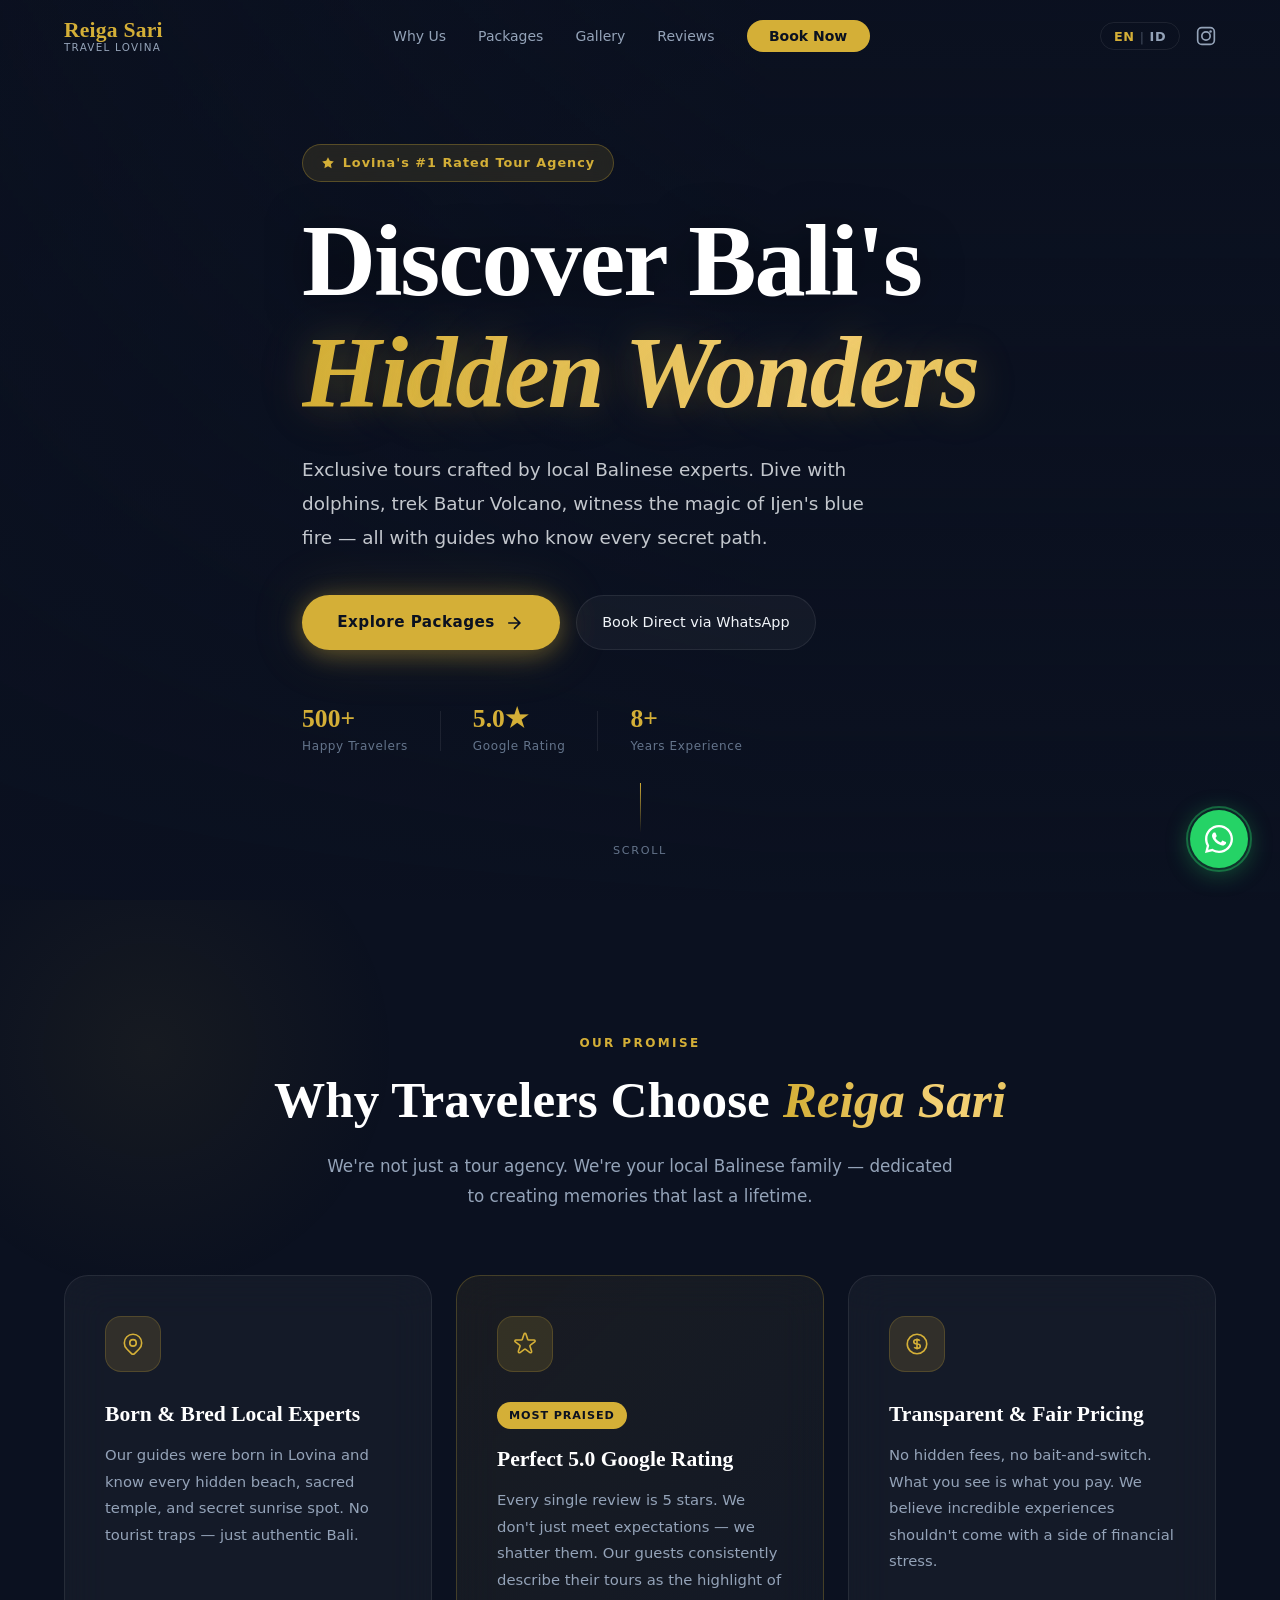
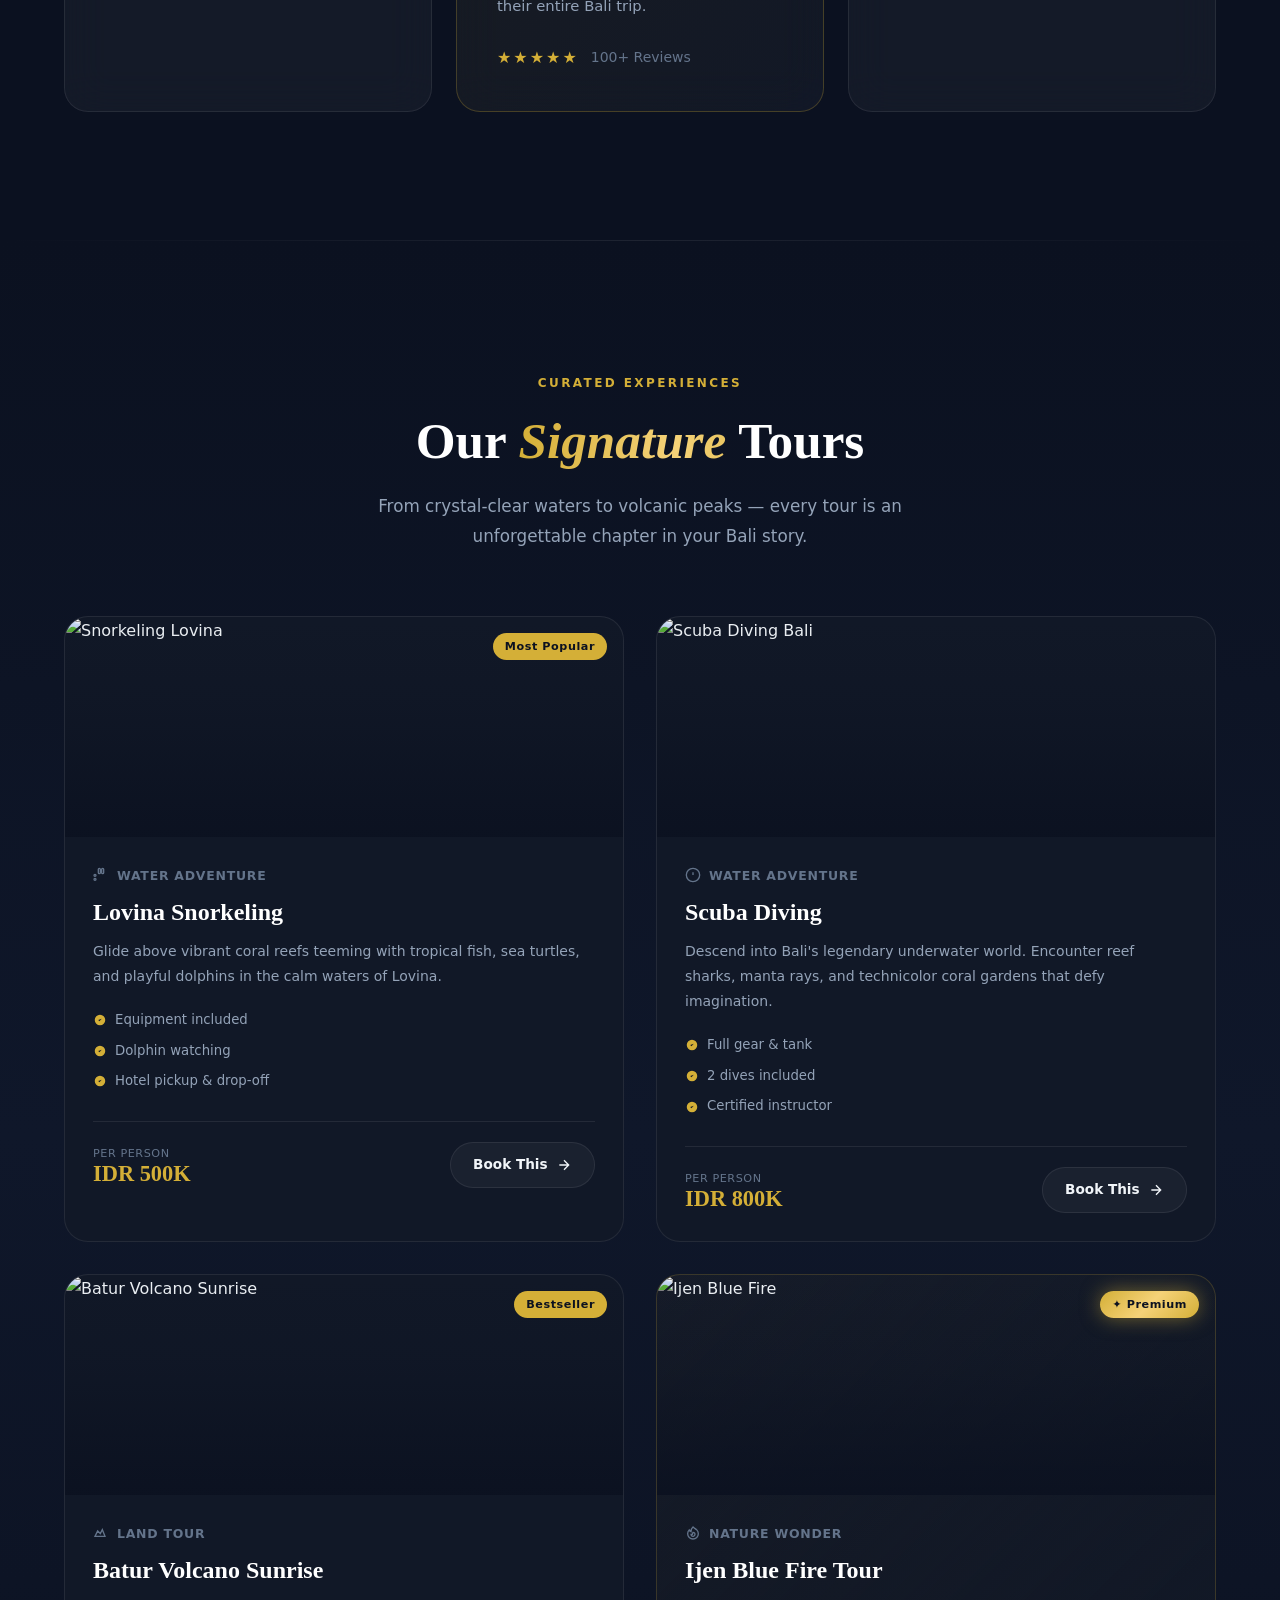
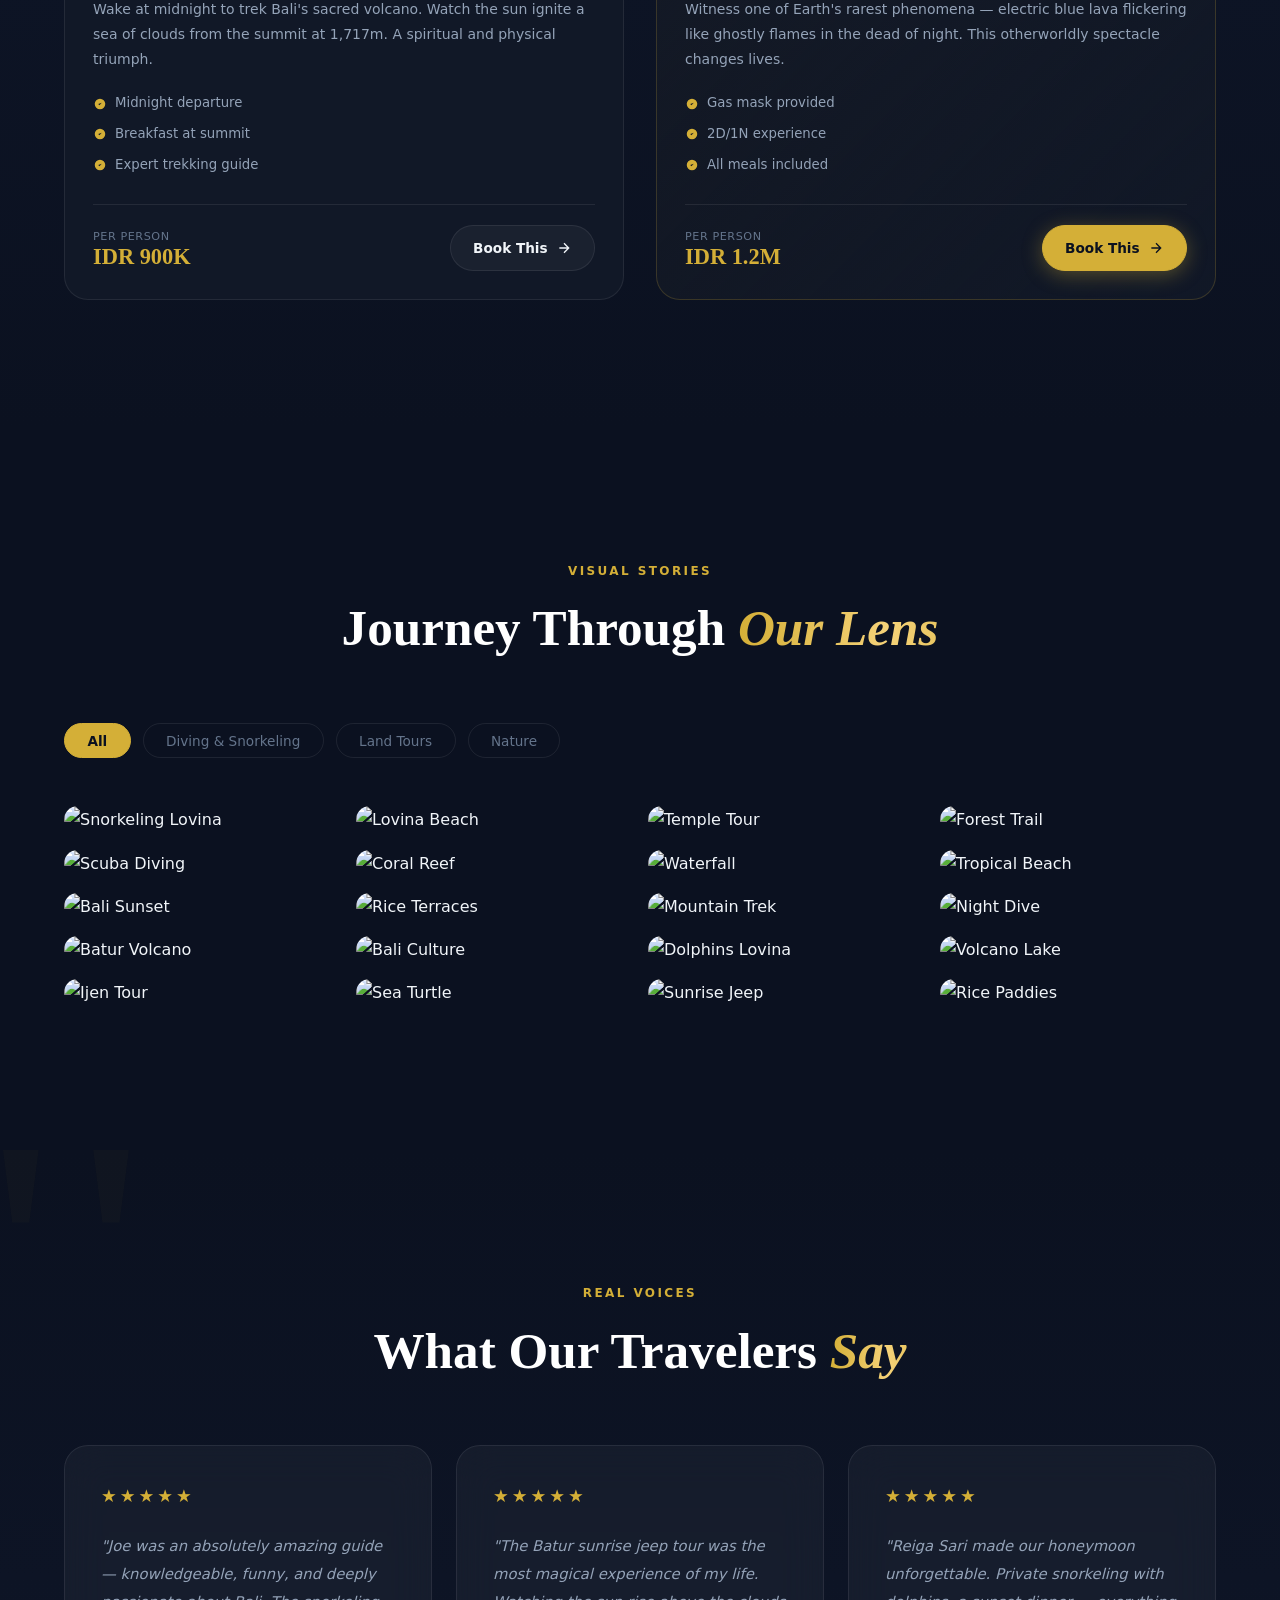
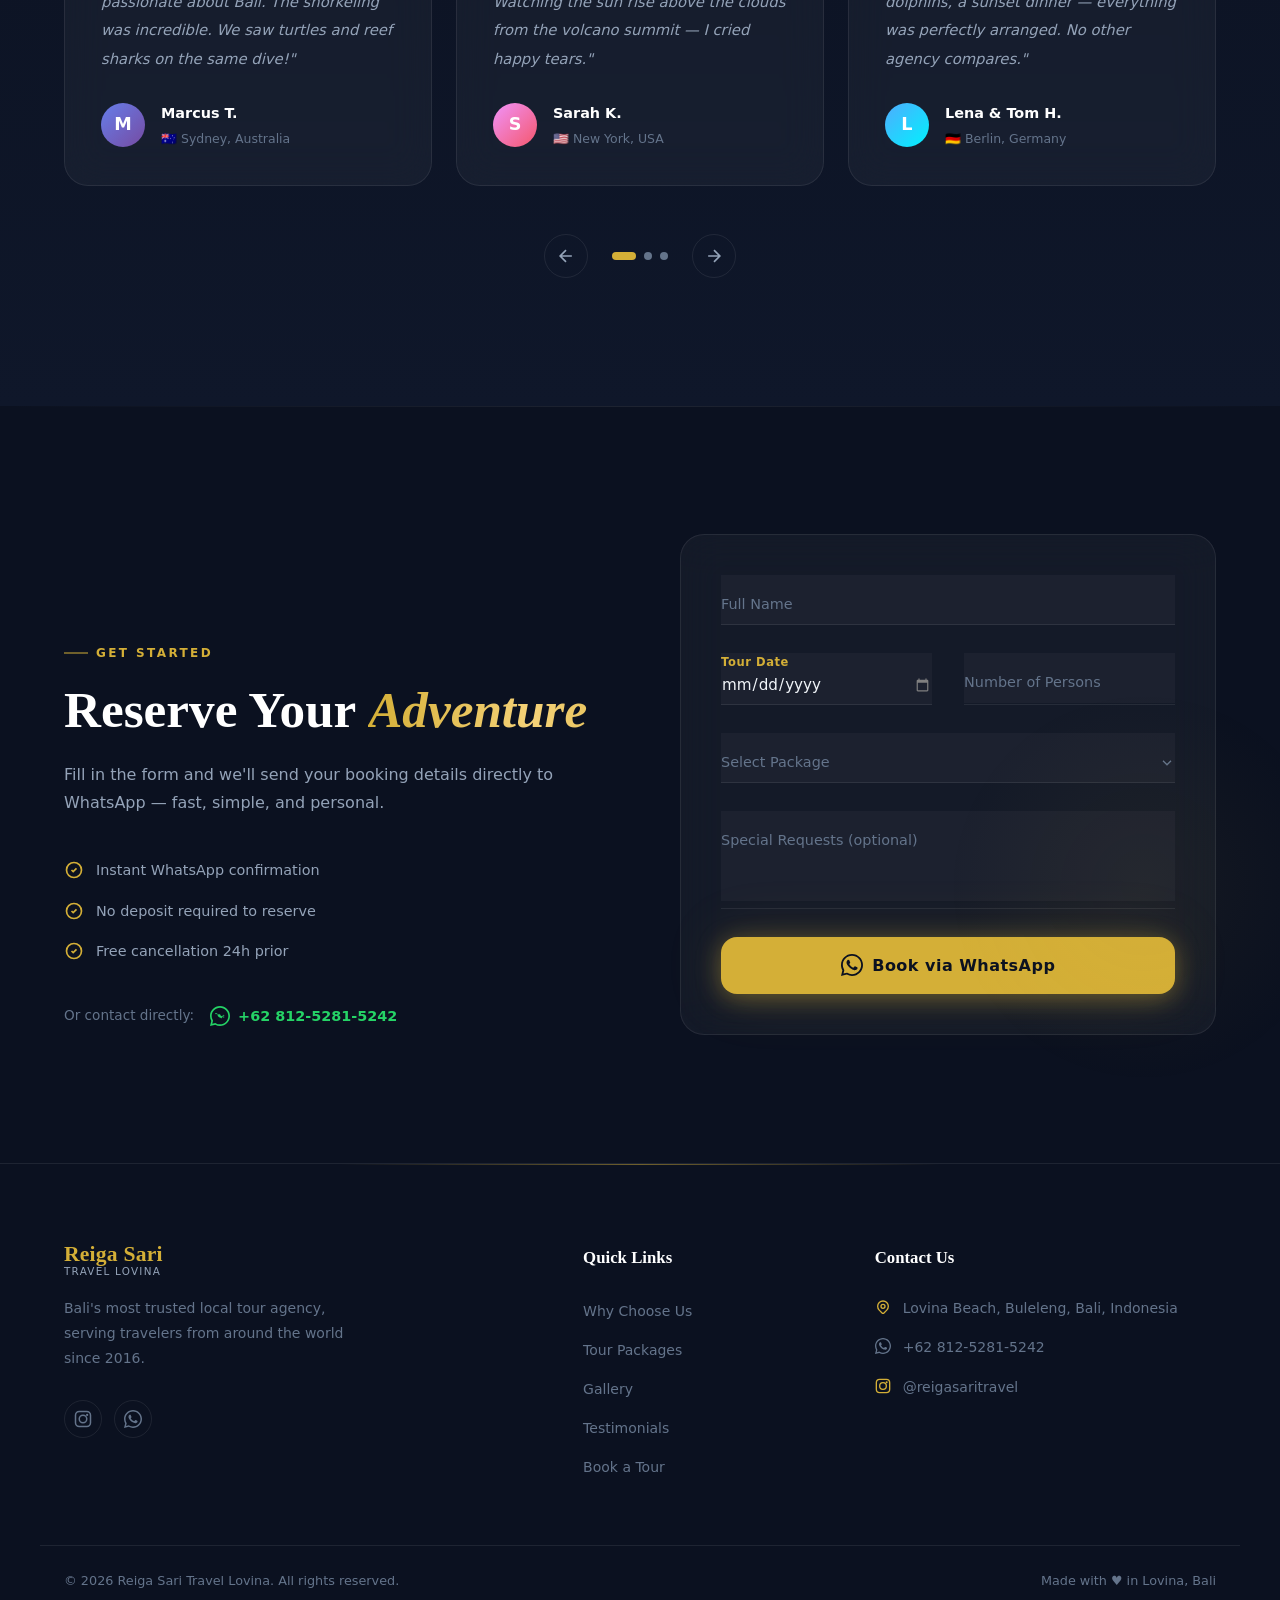
==== commit 483cfbb9: "Create index.html" ====
--- a/index.html
+++ b/index.html
@@ -7,11 +7,1535 @@
   <link rel="preconnect" href="https://fonts.googleapis.com" />
   <link rel="preconnect" href="https://fonts.gstatic.com" crossorigin />
   <link href="https://fonts.googleapis.com/css2?family=Playfair+Display:ital,wght@0,400;0,600;0,700;0,900;1,400;1,700&family=Inter:wght@300;400;500;600;700&display=swap" rel="stylesheet" />
-  <link rel="stylesheet" href="style.css" />
+  
+  <style>
+    /* ============================================================
+       REIGA SARI TRAVEL LOVINA — Premium CSS
+       ============================================================ */
+
+    /* ── 1. CSS Variables ─────────────────────────────────── */
+    :root {
+      --midnight: #0F172A;
+      --deep-dark: #0B1120;
+      --navy-mid: #111827;
+      --navy-light: #1E293B;
+      --gold: #D4AF37;
+      --gold-light: #E8C84A;
+      --gold-dim: rgba(212, 175, 55, 0.15);
+      --gold-dim2: rgba(212, 175, 55, 0.08);
+      --white: #FFFFFF;
+      --text-primary: #F1F5F9;
+      --text-secondary: #94A3B8;
+      --text-muted: #64748B;
+      --glass-bg: rgba(255, 255, 255, 0.04);
+      --glass-border: rgba(255, 255, 255, 0.08);
+      --glass-hover: rgba(255, 255, 255, 0.07);
+      --radius-sm: 8px;
+      --radius-md: 16px;
+      --radius-lg: 24px;
+      --radius-xl: 32px;
+      --shadow-gold: 0 0 40px rgba(212, 175, 55, 0.25), 0 0 80px rgba(212, 175, 55, 0.1);
+      --shadow-card: 0 4px 24px rgba(0, 0, 0, 0.4);
+      --transition: all 0.35s cubic-bezier(0.4, 0, 0.2, 1);
+      --nav-h: 72px;
+      --font-display: 'Playfair Display', Georgia, serif;
+      --font-body: 'Inter', system-ui, sans-serif;
+    }
+
+    /* ── 2. Reset & Base ──────────────────────────────────── */
+    *, *::before, *::after { box-sizing: border-box; margin: 0; padding: 0; }
+
+    html {
+      scroll-behavior: smooth;
+      font-size: 16px;
+    }
+
+    body {
+      background: var(--deep-dark);
+      color: var(--text-primary);
+      font-family: var(--font-body);
+      line-height: 1.7;
+      overflow-x: hidden;
+      -webkit-font-smoothing: antialiased;
+      -moz-osx-font-smoothing: grayscale;
+    }
+
+    img { display: block; max-width: 100%; height: auto; }
+    a { color: inherit; text-decoration: none; }
+    button { border: none; cursor: pointer; background: transparent; font-family: inherit; }
+    input, select, textarea { font-family: inherit; }
+
+    ::-webkit-scrollbar { width: 6px; }
+    ::-webkit-scrollbar-track { background: var(--deep-dark); }
+    ::-webkit-scrollbar-thumb { background: var(--gold-dim); border-radius: 3px; }
+
+    /* Selection */
+    ::selection { background: rgba(212, 175, 55, 0.3); color: var(--white); }
+
+    /* ── 3. Typography ────────────────────────────────────── */
+    .section-eyebrow {
+      display: inline-block;
+      font-family: var(--font-body);
+      font-size: 0.75rem;
+      font-weight: 600;
+      letter-spacing: 0.2em;
+      text-transform: uppercase;
+      color: var(--gold);
+      margin-bottom: 1rem;
+      position: relative;
+      padding-left: 2rem;
+    }
+    .section-eyebrow::before {
+      content: '';
+      position: absolute;
+      left: 0;
+      top: 50%;
+      width: 1.5rem;
+      height: 1px;
+      background: var(--gold);
+      transform: translateY(-50%);
+    }
+
+    .section-title {
+      font-family: var(--font-display);
+      font-size: clamp(2rem, 4vw, 3.2rem);
+      font-weight: 700;
+      line-height: 1.2;
+      color: var(--white);
+      margin-bottom: 1.25rem;
+    }
+    .section-title em {
+      font-style: italic;
+      color: var(--gold);
+    }
+
+    .section-desc {
+      font-size: 1.05rem;
+      color: var(--text-secondary);
+      max-width: 640px;
+      line-height: 1.8;
+    }
+
+    .section-header {
+      margin-bottom: 4rem;
+    }
+
+    .section-header.centered {
+      text-align: center;
+    }
+    .section-header.centered .section-eyebrow {
+      padding-left: 0;
+      padding: 0 1rem;
+    }
+    .section-header.centered .section-eyebrow::before {
+      display: none;
+    }
+    .section-header.centered .section-desc {
+      margin: 0 auto;
+    }
+
+    /* ── 4. Layout Helpers ────────────────────────────────── */
+    .section-container {
+      max-width: 1200px;
+      margin: 0 auto;
+      padding: 0 1.5rem;
+    }
+
+    /* ── 5. Buttons ───────────────────────────────────────── */
+    .btn-primary {
+      display: inline-flex;
+      align-items: center;
+      gap: 0.6rem;
+      background: var(--gold);
+      color: var(--deep-dark);
+      font-family: var(--font-body);
+      font-weight: 700;
+      font-size: 0.95rem;
+      letter-spacing: 0.03em;
+      padding: 0.9rem 2.2rem;
+      border-radius: 100px;
+      transition: var(--transition);
+      position: relative;
+      overflow: hidden;
+    }
+    .btn-primary::before {
+      content: '';
+      position: absolute;
+      inset: 0;
+      background: linear-gradient(135deg, rgba(255,255,255,0.2), transparent);
+      opacity: 0;
+      transition: opacity 0.3s;
+    }
+    .btn-primary:hover { transform: translateY(-2px) scale(1.02); background: var(--gold-light); }
+    .btn-primary:hover::before { opacity: 1; }
+
+    .glow-btn {
+      box-shadow: 0 4px 24px rgba(212, 175, 55, 0.4), 0 0 60px rgba(212, 175, 55, 0.15);
+    }
+    .glow-btn:hover {
+      box-shadow: 0 8px 40px rgba(212, 175, 55, 0.6), 0 0 80px rgba(212, 175, 55, 0.25);
+    }
+
+    .btn-ghost {
+      display: inline-flex;
+      align-items: center;
+      gap: 0.5rem;
+      color: var(--text-primary);
+      font-weight: 500;
+      font-size: 0.9rem;
+      padding: 0.9rem 1.6rem;
+      border: 1px solid var(--glass-border);
+      border-radius: 100px;
+      transition: var(--transition);
+      backdrop-filter: blur(8px);
+      background: rgba(255,255,255,0.04);
+    }
+    .btn-ghost:hover {
+      border-color: rgba(212, 175, 55, 0.4);
+      color: var(--gold);
+      background: var(--gold-dim2);
+    }
+
+    .full-width { width: 100%; justify-content: center; border-radius: var(--radius-md); padding: 1.1rem; font-size: 1rem; }
+
+    /* ── 6. Glass Card ────────────────────────────────────── */
+    .glass-card {
+      background: var(--glass-bg);
+      border: 1px solid var(--glass-border);
+      backdrop-filter: blur(20px);
+      -webkit-backdrop-filter: blur(20px);
+      border-radius: var(--radius-lg);
+    }
+
+    /* ── 7. Navbar ────────────────────────────────────────── */
+    .navbar {
+      position: fixed;
+      top: 0;
+      left: 0;
+      right: 0;
+      z-index: 1000;
+      height: var(--nav-h);
+      transition: var(--transition);
+    }
+    .navbar.scrolled {
+      background: rgba(11, 17, 32, 0.95);
+      backdrop-filter: blur(20px);
+      -webkit-backdrop-filter: blur(20px);
+      border-bottom: 1px solid var(--glass-border);
+      box-shadow: 0 8px 32px rgba(0, 0, 0, 0.4);
+    }
+
+    .nav-container {
+      max-width: 1200px;
+      margin: 0 auto;
+      padding: 0 1.5rem;
+      height: 100%;
+      display: flex;
+      align-items: center;
+      justify-content: space-between;
+      gap: 2rem;
+    }
+
+    .nav-logo {
+      display: flex;
+      flex-direction: column;
+      line-height: 1;
+    }
+    .logo-main {
+      font-family: var(--font-display);
+      font-size: 1.35rem;
+      font-weight: 700;
+      color: var(--gold);
+      letter-spacing: 0.01em;
+    }
+    .logo-sub {
+      font-size: 0.65rem;
+      font-weight: 500;
+      color: var(--text-secondary);
+      letter-spacing: 0.12em;
+      text-transform: uppercase;
+    }
+
+    .nav-links {
+      display: flex;
+      align-items: center;
+      gap: 2rem;
+      list-style: none;
+      flex: 1;
+      justify-content: center;
+    }
+    .nav-links a {
+      font-size: 0.875rem;
+      font-weight: 500;
+      color: var(--text-secondary);
+      transition: color 0.3s;
+      position: relative;
+    }
+    .nav-links a::after {
+      content: '';
+      position: absolute;
+      bottom: -4px;
+      left: 0;
+      width: 0;
+      height: 1px;
+      background: var(--gold);
+      transition: width 0.3s;
+    }
+    .nav-links a:hover { color: var(--white); }
+    .nav-links a:hover::after { width: 100%; }
+
+    .nav-book-btn {
+      background: var(--gold) !important;
+      color: var(--deep-dark) !important;
+      font-weight: 700 !important;
+      padding: 0.5rem 1.4rem;
+      border-radius: 100px;
+      transition: var(--transition) !important;
+    }
+    .nav-book-btn:hover { background: var(--gold-light) !important; transform: translateY(-1px); }
+    .nav-book-btn::after { display: none !important; }
+
+    .nav-right {
+      display: flex;
+      align-items: center;
+      gap: 1rem;
+    }
+
+    .lang-toggle {
+      display: flex;
+      align-items: center;
+      gap: 0.3rem;
+      font-size: 0.8rem;
+      font-weight: 600;
+      color: var(--text-secondary);
+      padding: 0.35rem 0.8rem;
+      border: 1px solid var(--glass-border);
+      border-radius: 100px;
+      transition: var(--transition);
+      letter-spacing: 0.05em;
+    }
+    .lang-toggle:hover { border-color: var(--gold); color: var(--gold); }
+    .lang-toggle .lang-en.active, .lang-toggle .lang-id.active { color: var(--gold); }
+    .lang-divider { opacity: 0.3; }
+
+    .ig-link {
+      color: var(--text-secondary);
+      transition: color 0.3s;
+      display: flex;
+    }
+    .ig-link:hover { color: var(--gold); }
+
+    .hamburger {
+      display: none;
+      flex-direction: column;
+      gap: 5px;
+      padding: 4px;
+    }
+    .hamburger span {
+      display: block;
+      width: 24px;
+      height: 2px;
+      background: var(--text-primary);
+      border-radius: 2px;
+      transition: var(--transition);
+    }
+    .hamburger.active span:nth-child(1) { transform: translateY(7px) rotate(45deg); }
+    .hamburger.active span:nth-child(2) { opacity: 0; }
+    .hamburger.active span:nth-child(3) { transform: translateY(-7px) rotate(-45deg); }
+
+    /* ── 8. Hero ──────────────────────────────────────────── */
+    .hero {
+      position: relative;
+      height: 100vh;
+      min-height: 700px;
+      display: flex;
+      align-items: center;
+      justify-content: center;
+      overflow: hidden;
+    }
+
+    .hero-parallax {
+      position: absolute;
+      inset: -10%;
+      background-image: url('https://images.unsplash.com/photo-1537996194471-e657df975ab4?w=1600&q=85');
+      background-size: cover;
+      background-position: center;
+      will-change: transform;
+      transition: transform 0.1s linear;
+    }
+
+    .hero-overlay {
+      position: absolute;
+      inset: 0;
+      background: 
+        linear-gradient(180deg, rgba(11,17,32,0.3) 0%, rgba(11,17,32,0.6) 50%, rgba(11,17,32,0.95) 100%),
+        linear-gradient(90deg, rgba(11,17,32,0.6) 0%, transparent 60%);
+    }
+
+    .hero-particles {
+      position: absolute;
+      inset: 0;
+      pointer-events: none;
+    }
+
+    .particle {
+      position: absolute;
+      width: 2px;
+      height: 2px;
+      background: var(--gold);
+      border-radius: 50%;
+      opacity: 0;
+      animation: floatParticle linear infinite;
+    }
+
+    @keyframes floatParticle {
+      0%   { opacity: 0; transform: translateY(0) scale(1); }
+      10%  { opacity: 0.6; }
+      90%  { opacity: 0.3; }
+      100% { opacity: 0; transform: translateY(-120vh) scale(0.3); }
+    }
+
+    .hero-content {
+      position: relative;
+      z-index: 2;
+      max-width: 900px;
+      padding: 0 1.5rem;
+      text-align: left;
+    }
+
+    .hero-badge {
+      display: inline-flex;
+      align-items: center;
+      gap: 0.5rem;
+      background: rgba(212, 175, 55, 0.12);
+      border: 1px solid rgba(212, 175, 55, 0.3);
+      color: var(--gold);
+      font-size: 0.8rem;
+      font-weight: 600;
+      letter-spacing: 0.08em;
+      padding: 0.45rem 1.1rem;
+      border-radius: 100px;
+      margin-bottom: 1.75rem;
+      backdrop-filter: blur(8px);
+    }
+
+    .hero-title {
+      font-family: var(--font-display);
+      font-size: clamp(3rem, 8vw, 6.5rem);
+      font-weight: 900;
+      line-height: 1.0;
+      letter-spacing: -0.02em;
+      margin-bottom: 1.75rem;
+      display: flex;
+      flex-direction: column;
+      gap: 0.1em;
+    }
+
+    .title-line {
+      display: block;
+      color: var(--white);
+      text-shadow: 0 2px 40px rgba(0,0,0,0.5);
+    }
+    .title-line.italic {
+      font-style: italic;
+      color: var(--gold);
+      text-shadow: var(--shadow-gold);
+    }
+
+    .hero-subtitle {
+      font-size: clamp(0.95rem, 1.8vw, 1.15rem);
+      color: rgba(241, 245, 249, 0.8);
+      max-width: 580px;
+      line-height: 1.85;
+      margin-bottom: 2.5rem;
+    }
+
+    .hero-cta {
+      display: flex;
+      align-items: center;
+      gap: 1rem;
+      flex-wrap: wrap;
+      margin-bottom: 3.5rem;
+    }
+
+    .hero-stats {
+      display: flex;
+      align-items: center;
+      gap: 2rem;
+    }
+    .stat { text-align: left; }
+    .stat-num {
+      display: block;
+      font-family: var(--font-display);
+      font-size: 1.6rem;
+      font-weight: 700;
+      color: var(--gold);
+      line-height: 1;
+      margin-bottom: 0.25rem;
+    }
+    .stat-label {
+      display: block;
+      font-size: 0.75rem;
+      color: var(--text-muted);
+      letter-spacing: 0.05em;
+      font-weight: 500;
+    }
+    .stat-divider {
+      width: 1px;
+      height: 40px;
+      background: var(--glass-border);
+    }
+
+    .hero-scroll-indicator {
+      position: absolute;
+      bottom: 2.5rem;
+      left: 50%;
+      transform: translateX(-50%);
+      display: flex;
+      flex-direction: column;
+      align-items: center;
+      gap: 0.5rem;
+      color: var(--text-muted);
+      font-size: 0.7rem;
+      letter-spacing: 0.15em;
+      text-transform: uppercase;
+      z-index: 2;
+    }
+    .scroll-line {
+      width: 1px;
+      height: 50px;
+      background: linear-gradient(to bottom, var(--gold), transparent);
+      animation: scrollPulse 2s ease-in-out infinite;
+    }
+    @keyframes scrollPulse {
+      0%, 100% { opacity: 0.3; transform: scaleY(1); }
+      50% { opacity: 1; transform: scaleY(1.1); }
+    }
+
+    /* ── 9. Animations ────────────────────────────────────── */
+    .animate-fade-up {
+      opacity: 0;
+      transform: translateY(30px);
+      animation: fadeUp 0.9s cubic-bezier(0.4, 0, 0.2, 1) forwards;
+    }
+    .delay-1 { animation-delay: 0.2s; }
+    .delay-2 { animation-delay: 0.4s; }
+    .delay-3 { animation-delay: 0.6s; }
+    .delay-4 { animation-delay: 0.8s; }
+    .delay-5 { animation-delay: 1s; }
+
+    @keyframes fadeUp {
+      to { opacity: 1; transform: translateY(0); }
+    }
+
+    /* Scroll reveal */
+    .reveal {
+      opacity: 0;
+      transform: translateY(40px);
+      transition: opacity 0.8s cubic-bezier(0.4, 0, 0.2, 1), transform 0.8s cubic-bezier(0.4, 0, 0.2, 1);
+    }
+    .reveal.visible {
+      opacity: 1;
+      transform: translateY(0);
+    }
+    .reveal-delay-1 { transition-delay: 0.1s; }
+    .reveal-delay-2 { transition-delay: 0.2s; }
+    .reveal-delay-3 { transition-delay: 0.3s; }
+
+    /* ── 10. Why Us ───────────────────────────────────────── */
+    .why-us {
+      padding: 8rem 0;
+      position: relative;
+      overflow: hidden;
+    }
+    .why-us::before {
+      content: '';
+      position: absolute;
+      top: -100px;
+      left: -100px;
+      width: 500px;
+      height: 500px;
+      background: radial-gradient(circle, rgba(212, 175, 55, 0.06), transparent 70%);
+      pointer-events: none;
+    }
+
+    .why-grid {
+      display: grid;
+      grid-template-columns: repeat(3, 1fr);
+      gap: 1.5rem;
+    }
+
+    .why-card {
+      padding: 2.5rem;
+      position: relative;
+      overflow: hidden;
+      transition: var(--transition);
+    }
+    .why-card:hover {
+      transform: translateY(-6px);
+      border-color: rgba(212, 175, 55, 0.2);
+    }
+    .why-card:hover .card-glow {
+      opacity: 1;
+    }
+
+    .card-icon {
+      width: 56px;
+      height: 56px;
+      border-radius: var(--radius-md);
+      background: var(--gold-dim);
+      border: 1px solid rgba(212, 175, 55, 0.2);
+      display: flex;
+      align-items: center;
+      justify-content: center;
+      margin-bottom: 1.75rem;
+    }
+    .card-icon svg { width: 26px; height: 26px; color: var(--gold); stroke: var(--gold); }
+
+    .why-card h3 {
+      font-family: var(--font-display);
+      font-size: 1.35rem;
+      font-weight: 700;
+      color: var(--white);
+      margin-bottom: 0.85rem;
+      line-height: 1.3;
+    }
+    .why-card p {
+      font-size: 0.925rem;
+      color: var(--text-secondary);
+      line-height: 1.8;
+    }
+
+    .featured-card {
+      border-color: rgba(212, 175, 55, 0.25);
+      background: linear-gradient(135deg, rgba(212, 175, 55, 0.07), rgba(255,255,255,0.03));
+    }
+    .featured-badge {
+      display: inline-block;
+      background: var(--gold);
+      color: var(--deep-dark);
+      font-size: 0.7rem;
+      font-weight: 700;
+      letter-spacing: 0.08em;
+      padding: 0.25rem 0.75rem;
+      border-radius: 100px;
+      text-transform: uppercase;
+      margin-bottom: 1rem;
+    }
+
+    .stars-row {
+      display: flex;
+      align-items: center;
+      gap: 0.75rem;
+      margin-top: 1.5rem;
+      font-size: 0.875rem;
+    }
+    .stars-row span:first-child { color: var(--gold); font-size: 1rem; letter-spacing: 2px; }
+    .stars-row span:last-child { color: var(--text-muted); }
+
+    .card-glow {
+      position: absolute;
+      bottom: 0;
+      left: 0;
+      right: 0;
+      height: 2px;
+      background: linear-gradient(90deg, transparent, var(--gold), transparent);
+      opacity: 0;
+      transition: opacity 0.4s;
+    }
+
+    /* ── 11. Packages ─────────────────────────────────────── */
+    .packages {
+      padding: 8rem 0;
+      background: linear-gradient(180deg, var(--deep-dark) 0%, var(--midnight) 50%, var(--deep-dark) 100%);
+      position: relative;
+    }
+    .packages::before {
+      content: '';
+      position: absolute;
+      top: 0; left: 0; right: 0;
+      height: 1px;
+      background: linear-gradient(90deg, transparent, var(--glass-border), transparent);
+    }
+
+    .packages-grid {
+      display: grid;
+      grid-template-columns: repeat(2, 1fr);
+      gap: 2rem;
+    }
+
+    .pkg-card {
+      border-radius: var(--radius-lg);
+      overflow: hidden;
+      background: var(--navy-mid);
+      border: 1px solid var(--glass-border);
+      transition: var(--transition);
+      position: relative;
+      cursor: pointer;
+    }
+    .pkg-card:hover {
+      transform: translateY(-8px) scale(1.01);
+      border-color: rgba(212, 175, 55, 0.25);
+      box-shadow: 0 24px 60px rgba(0,0,0,0.5), 0 0 40px rgba(212, 175, 55, 0.08);
+    }
+    .pkg-card:hover .pkg-img-wrap img { transform: scale(1.08); }
+    .pkg-card:hover .pkg-shine { opacity: 1; }
+
+    .pkg-img-wrap {
+      position: relative;
+      height: 220px;
+      overflow: hidden;
+    }
+    .pkg-img-wrap img {
+      width: 100%;
+      height: 100%;
+      object-fit: cover;
+      transition: transform 0.6s cubic-bezier(0.4, 0, 0.2, 1);
+    }
+    .pkg-overlay {
+      position: absolute;
+      inset: 0;
+      background: linear-gradient(0deg, rgba(11,17,32,0.9) 0%, rgba(11,17,32,0.2) 60%, transparent 100%);
+    }
+
+    .pkg-badge {
+      position: absolute;
+      top: 1rem;
+      right: 1rem;
+      background: var(--gold);
+      color: var(--deep-dark);
+      font-size: 0.7rem;
+      font-weight: 700;
+      padding: 0.25rem 0.75rem;
+      border-radius: 100px;
+      letter-spacing: 0.05em;
+      z-index: 1;
+    }
+    .premium-badge {
+      background: linear-gradient(135deg, #D4AF37, #F5D278, #D4AF37);
+      box-shadow: 0 0 20px rgba(212, 175, 55, 0.5);
+    }
+
+    .pkg-body {
+      padding: 1.75rem;
+    }
+    .pkg-category {
+      display: flex;
+      align-items: center;
+      gap: 0.5rem;
+      color: var(--text-muted);
+      font-size: 0.78rem;
+      font-weight: 600;
+      letter-spacing: 0.06em;
+      text-transform: uppercase;
+      margin-bottom: 0.75rem;
+    }
+    .pkg-body h3 {
+      font-family: var(--font-display);
+      font-size: 1.5rem;
+      font-weight: 700;
+      color: var(--white);
+      margin-bottom: 0.75rem;
+      line-height: 1.2;
+    }
+    .pkg-body p {
+      font-size: 0.875rem;
+      color: var(--text-secondary);
+      line-height: 1.8;
+      margin-bottom: 1.25rem;
+    }
+
+    .pkg-includes {
+      list-style: none;
+      display: flex;
+      flex-direction: column;
+      gap: 0.5rem;
+      margin-bottom: 1.75rem;
+    }
+    .pkg-includes li {
+      display: flex;
+      align-items: center;
+      gap: 0.5rem;
+      font-size: 0.83rem;
+      color: var(--text-secondary);
+    }
+
+    .pkg-footer {
+      display: flex;
+      align-items: center;
+      justify-content: space-between;
+      padding-top: 1.25rem;
+      border-top: 1px solid var(--glass-border);
+    }
+    .pkg-price {
+      display: flex;
+      flex-direction: column;
+    }
+    .price-label {
+      font-size: 0.7rem;
+      color: var(--text-muted);
+      font-weight: 500;
+      text-transform: uppercase;
+      letter-spacing: 0.05em;
+    }
+    .price-amount {
+      font-family: var(--font-display);
+      font-size: 1.4rem;
+      font-weight: 700;
+      color: var(--gold);
+      line-height: 1;
+    }
+
+    .pkg-book-btn {
+      display: inline-flex;
+      align-items: center;
+      gap: 0.5rem;
+      background: var(--glass-bg);
+      border: 1px solid var(--glass-border);
+      color: var(--text-primary);
+      font-size: 0.85rem;
+      font-weight: 600;
+      padding: 0.65rem 1.4rem;
+      border-radius: 100px;
+      transition: var(--transition);
+    }
+    .pkg-book-btn:hover, .gold-btn {
+      background: var(--gold);
+      color: var(--deep-dark);
+      border-color: var(--gold);
+      box-shadow: 0 4px 20px rgba(212, 175, 55, 0.35);
+    }
+
+    .premium-pkg {
+      border-color: rgba(212, 175, 55, 0.2);
+      background: linear-gradient(135deg, rgba(212, 175, 55, 0.04), var(--navy-mid));
+    }
+
+    .pkg-shine {
+      position: absolute;
+      top: 0;
+      left: -100%;
+      width: 60%;
+      height: 100%;
+      background: linear-gradient(90deg, transparent, rgba(255,255,255,0.04), transparent);
+      transform: skewX(-15deg);
+      transition: left 0.6s;
+      pointer-events: none;
+      opacity: 0;
+    }
+    .pkg-card:hover .pkg-shine { left: 140%; opacity: 1; }
+
+    /* ── 12. Gallery ──────────────────────────────────────── */
+    .gallery-section {
+      padding: 8rem 0;
+    }
+
+    .gallery-filters {
+      display: flex;
+      align-items: center;
+      gap: 0.75rem;
+      flex-wrap: wrap;
+      margin-bottom: 3rem;
+    }
+    .filter-btn {
+      padding: 0.55rem 1.4rem;
+      border-radius: 100px;
+      border: 1px solid var(--glass-border);
+      background: transparent;
+      color: var(--text-muted);
+      font-size: 0.85rem;
+      font-weight: 500;
+      transition: var(--transition);
+      font-family: var(--font-body);
+    }
+    .filter-btn:hover {
+      color: var(--text-primary);
+      border-color: var(--glass-hover);
+    }
+    .filter-btn.active {
+      background: var(--gold);
+      color: var(--deep-dark);
+      font-weight: 700;
+      border-color: var(--gold);
+    }
+
+    .gallery-grid {
+      columns: 4;
+      column-gap: 1rem;
+    }
+    .gallery-item {
+      break-inside: avoid;
+      margin-bottom: 1rem;
+      border-radius: var(--radius-md);
+      overflow: hidden;
+      cursor: pointer;
+      position: relative;
+      transition: var(--transition);
+    }
+    .gallery-item.hidden {
+      display: none;
+    }
+    .gallery-item.fade-out {
+      opacity: 0;
+      transform: scale(0.95);
+    }
+    .gallery-item.fade-in {
+      opacity: 1;
+      transform: scale(1);
+    }
+    .gallery-item img {
+      width: 100%;
+      height: auto;
+      display: block;
+      transition: transform 0.5s cubic-bezier(0.4, 0, 0.2, 1);
+    }
+    .gallery-item:hover img { transform: scale(1.06); }
+
+    .gallery-item-overlay {
+      position: absolute;
+      inset: 0;
+      background: linear-gradient(0deg, rgba(11,17,32,0.85) 0%, transparent 50%);
+      opacity: 0;
+      transition: opacity 0.35s;
+      display: flex;
+      align-items: flex-end;
+      padding: 1rem;
+    }
+    .gallery-item:hover .gallery-item-overlay { opacity: 1; }
+
+    .gallery-item-overlay span {
+      font-size: 0.78rem;
+      color: var(--text-secondary);
+      font-weight: 500;
+    }
+
+    /* ── 13. Testimonials ─────────────────────────────────── */
+    .testimonials {
+      padding: 8rem 0;
+      background: linear-gradient(180deg, var(--deep-dark) 0%, var(--midnight) 100%);
+      position: relative;
+      overflow: hidden;
+    }
+    .testimonials::before {
+      content: '"';
+      position: absolute;
+      font-family: var(--font-display);
+      font-size: 30rem;
+      color: rgba(212, 175, 55, 0.025);
+      top: -8rem;
+      left: -2rem;
+      pointer-events: none;
+      line-height: 1;
+    }
+
+    .testi-track-wrap {
+      position: relative;
+      overflow: hidden;
+    }
+
+    .testi-track {
+      display: flex;
+      gap: 1.5rem;
+      transition: transform 0.6s cubic-bezier(0.4, 0, 0.2, 1);
+    }
+
+    .testi-card {
+      flex: 0 0 calc(33.333% - 1rem);
+      padding: 2.25rem;
+      transition: var(--transition);
+    }
+    .testi-card:hover {
+      border-color: rgba(212, 175, 55, 0.2);
+      transform: translateY(-4px);
+    }
+
+    .testi-stars {
+      color: var(--gold);
+      font-size: 1.1rem;
+      letter-spacing: 3px;
+      margin-bottom: 1.25rem;
+    }
+
+    .testi-quote {
+      font-size: 0.925rem;
+      color: var(--text-secondary);
+      line-height: 1.9;
+      font-style: italic;
+      margin-bottom: 1.75rem;
+      flex: 1;
+    }
+
+    .testi-author {
+      display: flex;
+      align-items: center;
+      gap: 1rem;
+    }
+    .testi-avatar {
+      width: 44px;
+      height: 44px;
+      border-radius: 50%;
+      display: flex;
+      align-items: center;
+      justify-content: center;
+      font-weight: 700;
+      font-size: 1.1rem;
+      color: var(--white);
+      flex-shrink: 0;
+    }
+    .testi-name {
+      display: block;
+      font-weight: 600;
+      font-size: 0.9rem;
+      color: var(--white);
+      margin-bottom: 0.15rem;
+    }
+    .testi-origin {
+      display: block;
+      font-size: 0.78rem;
+      color: var(--text-muted);
+    }
+
+    .testi-nav {
+      display: flex;
+      align-items: center;
+      justify-content: center;
+      gap: 1.5rem;
+      margin-top: 3rem;
+    }
+    .testi-prev, .testi-next {
+      width: 44px;
+      height: 44px;
+      border-radius: 50%;
+      border: 1px solid var(--glass-border);
+      display: flex;
+      align-items: center;
+      justify-content: center;
+      color: var(--text-secondary);
+      transition: var(--transition);
+    }
+    .testi-prev:hover, .testi-next:hover {
+      border-color: var(--gold);
+      color: var(--gold);
+      background: var(--gold-dim2);
+    }
+
+    .testi-dots {
+      display: flex;
+      gap: 0.5rem;
+    }
+    .testi-dot {
+      width: 8px;
+      height: 8px;
+      border-radius: 50%;
+      background: var(--text-muted);
+      transition: var(--transition);
+      cursor: pointer;
+    }
+    .testi-dot.active {
+      background: var(--gold);
+      width: 24px;
+      border-radius: 4px;
+    }
+
+    /* ── 14. Booking ──────────────────────────────────────── */
+    .booking {
+      padding: 8rem 0;
+      position: relative;
+      overflow: hidden;
+    }
+    .booking::before {
+      content: '';
+      position: absolute;
+      top: 0; left: 0; right: 0;
+      height: 1px;
+      background: linear-gradient(90deg, transparent, var(--glass-border), transparent);
+    }
+    .booking::after {
+      content: '';
+      position: absolute;
+      bottom: 10%;
+      right: -5%;
+      width: 400px;
+      height: 400px;
+      background: radial-gradient(circle, rgba(212, 175, 55, 0.05), transparent 70%);
+      pointer-events: none;
+    }
+
+    .booking-inner {
+      display: grid;
+      grid-template-columns: 1fr 1fr;
+      gap: 5rem;
+      align-items: start;
+    }
+
+    .booking-left {
+      position: sticky;
+      top: calc(var(--nav-h) + 2rem);
+    }
+
+    .booking-left .section-title {
+      margin-bottom: 1.25rem;
+    }
+    .booking-left > p {
+      font-size: 1rem;
+      color: var(--text-secondary);
+      line-height: 1.8;
+      margin-bottom: 2.5rem;
+    }
+
+    .booking-features {
+      display: flex;
+      flex-direction: column;
+      gap: 1rem;
+      margin-bottom: 2.5rem;
+    }
+    .bf-item {
+      display: flex;
+      align-items: center;
+      gap: 0.75rem;
+      font-size: 0.9rem;
+      color: var(--text-secondary);
+    }
+
+    .contact-direct {
+      display: flex;
+      align-items: center;
+      gap: 1rem;
+      flex-wrap: wrap;
+      font-size: 0.85rem;
+      color: var(--text-muted);
+    }
+    .wa-direct {
+      display: inline-flex;
+      align-items: center;
+      gap: 0.5rem;
+      color: #25D366;
+      font-weight: 600;
+      font-size: 0.9rem;
+      transition: opacity 0.3s;
+    }
+    .wa-direct:hover { opacity: 0.8; }
+
+    .form-card {
+      padding: 2.5rem;
+    }
+
+    /* ── Floating Labels ── */
+    .booking-form {
+      display: flex;
+      flex-direction: column;
+      gap: 1.75rem;
+    }
+
+    .form-group {
+      position: relative;
+    }
+
+    .form-group input,
+    .form-group select,
+    .form-group textarea {
+      width: 100%;
+      background: rgba(255,255,255,0.03);
+      border: none;
+      border-radius: 0;
+      color: var(--text-primary);
+      font-size: 0.95rem;
+      padding: 1.4rem 0 0.6rem;
+      outline: none;
+      transition: var(--transition);
+      -webkit-appearance: none;
+      appearance: none;
+    }
+
+    .form-group textarea {
+      resize: none;
+      min-height: 90px;
+    }
+
+    .form-group label {
+      position: absolute;
+      left: 0;
+      top: 1.1rem;
+      font-size: 0.9rem;
+      color: var(--text-muted);
+      transition: all 0.3s cubic-bezier(0.4,0,0.2,1);
+      pointer-events: none;
+    }
+
+    .form-group input:focus ~ label,
+    .form-group input:not(:placeholder-shown) ~ label,
+    .form-group textarea:focus ~ label,
+    .form-group textarea:not(:placeholder-shown) ~ label,
+    .form-group select:focus ~ label,
+    .form-group select.has-value ~ label {
+      top: 0;
+      font-size: 0.72rem;
+      color: var(--gold);
+      letter-spacing: 0.05em;
+      font-weight: 600;
+    }
+
+    .form-line {
+      position: absolute;
+      bottom: 0;
+      left: 0;
+      right: 0;
+      height: 1px;
+      background: var(--glass-border);
+    }
+    .form-line::after {
+      content: '';
+      position: absolute;
+      left: 0;
+      bottom: 0;
+      width: 0;
+      height: 1px;
+      background: var(--gold);
+      transition: width 0.4s;
+    }
+    .form-group:focus-within .form-line::after { width: 100%; }
+
+    .form-row {
+      display: grid;
+      grid-template-columns: 1fr 1fr;
+      gap: 2rem;
+    }
+
+    .select-group {
+      position: relative;
+    }
+    .select-arrow {
+      position: absolute;
+      right: 0;
+      top: 50%;
+      transform: translateY(-20%) rotate(0);
+      color: var(--text-muted);
+      pointer-events: none;
+      transition: transform 0.3s;
+    }
+    .form-group select:focus ~ .select-arrow { transform: translateY(-20%) rotate(180deg); color: var(--gold); }
+
+    /* Date input styling */
+    input[type="date"]::-webkit-calendar-picker-indicator {
+      filter: invert(0.5);
+      cursor: pointer;
+    }
+
+    /* ── 15. Footer ───────────────────────────────────────── */
+    .footer {
+      background: var(--deep-dark);
+      border-top: 1px solid var(--glass-border);
+      position: relative;
+      overflow: hidden;
+      padding-top: 5rem;
+    }
+
+    .footer-glow {
+      position: absolute;
+      top: 0;
+      left: 50%;
+      transform: translateX(-50%);
+      width: 600px;
+      height: 1px;
+      background: linear-gradient(90deg, transparent, var(--gold), transparent);
+      opacity: 0.5;
+    }
+
+    .footer-inner {
+      max-width: 1200px;
+      margin: 0 auto;
+      padding: 0 1.5rem 4rem;
+      display: grid;
+      grid-template-columns: 2fr 1fr 1.5fr;
+      gap: 4rem;
+    }
+
+    .footer-brand .nav-logo {
+      margin-bottom: 1.25rem;
+    }
+    .footer-brand p {
+      font-size: 0.875rem;
+      color: var(--text-muted);
+      line-height: 1.8;
+      max-width: 300px;
+      margin-bottom: 1.75rem;
+    }
+    .footer-socials {
+      display: flex;
+      gap: 0.75rem;
+    }
+    .footer-socials a {
+      width: 38px;
+      height: 38px;
+      border-radius: 50%;
+      border: 1px solid var(--glass-border);
+      display: flex;
+      align-items: center;
+      justify-content: center;
+      color: var(--text-muted);
+      transition: var(--transition);
+    }
+    .footer-socials a:hover {
+      border-color: var(--gold);
+      color: var(--gold);
+      background: var(--gold-dim2);
+    }
+
+    .footer-links h4,
+    .footer-contact h4 {
+      font-family: var(--font-display);
+      font-size: 1.05rem;
+      font-weight: 600;
+      color: var(--white);
+      margin-bottom: 1.5rem;
+    }
+    .footer-links ul {
+      list-style: none;
+      display: flex;
+      flex-direction: column;
+      gap: 0.75rem;
+    }
+    .footer-links ul a {
+      font-size: 0.875rem;
+      color: var(--text-muted);
+      transition: color 0.3s;
+    }
+    .footer-links ul a:hover { color: var(--gold); }
+
+    .footer-contact {
+      display: flex;
+      flex-direction: column;
+    }
+    .footer-contact-item {
+      display: flex;
+      align-items: flex-start;
+      gap: 0.75rem;
+      font-size: 0.875rem;
+      color: var(--text-muted);
+      margin-bottom: 1rem;
+    }
+    .footer-contact-item a {
+      color: var(--text-muted);
+      transition: color 0.3s;
+    }
+    .footer-contact-item a:hover { color: var(--gold); }
+    .footer-contact-item svg { flex-shrink: 0; margin-top: 2px; }
+
+    .footer-bottom {
+      max-width: 1200px;
+      margin: 0 auto;
+      padding: 1.5rem 1.5rem;
+      border-top: 1px solid var(--glass-border);
+      display: flex;
+      align-items: center;
+      justify-content: space-between;
+      font-size: 0.8rem;
+      color: var(--text-muted);
+    }
+
+    /* ── 16. Floating WhatsApp ────────────────────────────── */
+    .wa-float {
+      position: fixed;
+      bottom: 2rem;
+      right: 2rem;
+      width: 58px;
+      height: 58px;
+      background: #25D366;
+      border-radius: 50%;
+      display: flex;
+      align-items: center;
+      justify-content: center;
+      box-shadow: 0 4px 24px rgba(37, 211, 102, 0.4);
+      z-index: 999;
+      transition: var(--transition);
+    }
+    .wa-float:hover {
+      transform: scale(1.1) translateY(-2px);
+      box-shadow: 0 8px 32px rgba(37, 211, 102, 0.6);
+    }
+
+    .wa-tooltip {
+      position: absolute;
+      right: calc(100% + 0.75rem);
+      background: var(--navy-light);
+      color: var(--white);
+      font-size: 0.78rem;
+      font-weight: 500;
+      padding: 0.4rem 0.9rem;
+      border-radius: 100px;
+      white-space: nowrap;
+      border: 1px solid var(--glass-border);
+      opacity: 0;
+      transform: translateX(10px);
+      transition: var(--transition);
+      pointer-events: none;
+    }
+    .wa-float:hover .wa-tooltip {
+      opacity: 1;
+      transform: translateX(0);
+    }
+
+    /* Pulse animation */
+    .wa-float::after {
+      content: '';
+      position: absolute;
+      inset: -4px;
+      border: 2px solid rgba(37, 211, 102, 0.4);
+      border-radius: 50%;
+      animation: waPulse 2.5s ease-out infinite;
+    }
+    @keyframes waPulse {
+      0% { transform: scale(1); opacity: 0.7; }
+      100% { transform: scale(1.5); opacity: 0; }
+    }
+
+    /* ── 17. Lightbox ─────────────────────────────────────── */
+    .lightbox {
+      position: fixed;
+      inset: 0;
+      background: rgba(0,0,0,0.95);
+      z-index: 2000;
+      display: flex;
+      align-items: center;
+      justify-content: center;
+      opacity: 0;
+      pointer-events: none;
+      transition: opacity 0.3s;
+      backdrop-filter: blur(10px);
+    }
+    .lightbox.open {
+      opacity: 1;
+      pointer-events: all;
+    }
+    .lb-img-wrap {
+      max-width: 90vw;
+      max-height: 90vh;
+    }
+    .lb-img-wrap img {
+      max-width: 100%;
+      max-height: 90vh;
+      border-radius: var(--radius-md);
+      object-fit: contain;
+    }
+    .lb-close {
+      position: absolute;
+      top: 1.5rem;
+      right: 1.5rem;
+      color: white;
+      font-size: 1.5rem;
+      width: 44px;
+      height: 44px;
+      border-radius: 50%;
+      border: 1px solid rgba(255,255,255,0.2);
+      display: flex;
+      align-items: center;
+      justify-content: center;
+      transition: var(--transition);
+    }
+    .lb-close:hover { background: rgba(255,255,255,0.1); }
+
+    .lb-prev, .lb-next {
+      position: absolute;
+      top: 50%;
+      transform: translateY(-50%);
+      color: white;
+      font-size: 3rem;
+      width: 56px;
+      height: 56px;
+      display: flex;
+      align-items: center;
+      justify-content: center;
+      border-radius: 50%;
+      border: 1px solid rgba(255,255,255,0.2);
+      transition: var(--transition);
+      line-height: 1;
+    }
+    .lb-prev { left: 1.5rem; }
+    .lb-next { right: 1.5rem; }
+    .lb-prev:hover, .lb-next:hover { background: rgba(255,255,255,0.1); }
+
+    /* ── 18. Responsive ───────────────────────────────────── */
+    @media (max-width: 1024px) {
+      .why-grid { grid-template-columns: 1fr 1fr; }
+      .featured-card { grid-column: span 2; }
+      .packages-grid { grid-template-columns: 1fr 1fr; }
+      .footer-inner { grid-template-columns: 1fr 1fr; gap: 2.5rem; }
+      .footer-brand { grid-column: span 2; }
+      .gallery-grid { columns: 3; }
+      .testi-card { flex: 0 0 calc(50% - 0.75rem); }
+    }
+
+    @media (max-width: 768px) {
+      :root { --nav-h: 64px; }
+
+      .nav-links {
+        position: fixed;
+        top: var(--nav-h);
+        left: 0;
+        right: 0;
+        background: rgba(11, 17, 32, 0.98);
+        backdrop-filter: blur(20px);
+        flex-direction: column;
+        padding: 2rem 1.5rem;
+        gap: 0;
+        transform: translateY(-100%);
+        opacity: 0;
+        pointer-events: none;
+        transition: var(--transition);
+        border-bottom: 1px solid var(--glass-border);
+      }
+      .nav-links.open {
+        transform: translateY(0);
+        opacity: 1;
+        pointer-events: all;
+      }
+      .nav-links li { width: 100%; border-bottom: 1px solid var(--glass-border); }
+      .nav-links a { display: block; padding: 1rem 0; font-size: 1rem; }
+      .nav-book-btn { margin-top: 0.5rem; text-align: center; }
+
+      .hamburger { display: flex; }
+
+      .hero-title { font-size: clamp(2.5rem, 10vw, 4rem); }
+      .hero-stats { gap: 1.5rem; }
+      .stat-num { font-size: 1.3rem; }
+
+      .why-grid { grid-template-columns: 1fr; }
+      .featured-card { grid-column: span 1; }
+
+      .packages-grid { grid-template-columns: 1fr; }
+      .gallery-grid { columns: 2; }
+
+      .booking-inner { grid-template-columns: 1fr; gap: 3rem; }
+      .booking-left { position: static; }
+
+      .testi-card { flex: 0 0 100%; }
+
+      .footer-inner { grid-template-columns: 1fr; gap: 2rem; }
+      .footer-brand { grid-column: span 1; }
+      .footer-bottom { flex-direction: column; gap: 0.5rem; text-align: center; }
+
+      .hero-cta { flex-direction: column; align-items: flex-start; }
+
+      .section-header { margin-bottom: 3rem; }
+
+      .form-row { grid-template-columns: 1fr; gap: 1.75rem; }
+    }
+
+    @media (max-width: 480px) {
+      .gallery-grid { columns: 1; }
+      .hero-stats { gap: 1rem; }
+      .stat-divider { display: none; }
+      .pkg-footer { flex-direction: column; gap: 1rem; align-items: flex-start; }
+      .pkg-book-btn { width: 100%; justify-content: center; }
+      .testi-card { padding: 1.5rem; }
+
+      .lb-prev { left: 0.5rem; }
+      .lb-next { right: 0.5rem; }
+    }
+  </style>
 </head>
 <body>
 
-  <!-- ░░ NAVBAR ░░ -->
   <nav class="navbar" id="navbar">
     <div class="nav-container">
       <a href="#" class="nav-logo">
@@ -41,7 +1565,6 @@
     </div>
   </nav>
 
-  <!-- ░░ HERO ░░ -->
   <section class="hero" id="home">
     <div class="hero-parallax" id="heroBg"></div>
     <div class="hero-overlay"></div>
@@ -90,7 +1613,6 @@
     </div>
   </section>
 
-  <!-- ░░ WHY CHOOSE US ░░ -->
   <section class="why-us" id="why-us">
     <div class="section-container">
       <div class="section-header">
@@ -132,7 +1654,6 @@
     </div>
   </section>
 
-  <!-- ░░ PACKAGES ░░ -->
   <section class="packages" id="packages">
     <div class="section-container">
       <div class="section-header">
@@ -142,7 +1663,6 @@
       </div>
       <div class="packages-grid">
 
-        <!-- Snorkeling -->
         <div class="pkg-card" data-category="water">
           <div class="pkg-img-wrap">
             <img src="https://images.unsplash.com/photo-1682687221248-3116ba6ab483?w=600&q=80" alt="Snorkeling Lovina" loading="lazy" />
@@ -175,7 +1695,6 @@
           <div class="pkg-shine"></div>
         </div>
 
-        <!-- Diving -->
         <div class="pkg-card" data-category="water">
           <div class="pkg-img-wrap">
             <img src="https://images.unsplash.com/photo-1544551763-46a013bb70d5?w=600&q=80" alt="Scuba Diving Bali" loading="lazy" />
@@ -207,7 +1726,6 @@
           <div class="pkg-shine"></div>
         </div>
 
-        <!-- Batur Volcano -->
         <div class="pkg-card" data-category="land">
           <div class="pkg-img-wrap">
             <img src="https://images.unsplash.com/photo-1573790387438-4da905039392?w=600&q=80" alt="Batur Volcano Sunrise" loading="lazy" />
@@ -240,7 +1758,6 @@
           <div class="pkg-shine"></div>
         </div>
 
-        <!-- Ijen -->
         <div class="pkg-card premium-pkg" data-category="land">
           <div class="pkg-img-wrap">
             <img src="https://images.unsplash.com/photo-1558618666-fcd25c85cd64?w=600&q=80" alt="Ijen Blue Fire" loading="lazy" />
@@ -277,7 +1794,6 @@
     </div>
   </section>
 
-  <!-- ░░ GALLERY ░░ -->
   <section class="gallery-section" id="gallery">
     <div class="section-container">
       <div class="section-header">
@@ -291,12 +1807,10 @@
         <button class="filter-btn" data-filter="nature" data-en="Nature" data-id="Alam">Nature</button>
       </div>
       <div class="gallery-grid" id="galleryGrid">
-        <!-- Generated by JS -->
-      </div>
+        </div>
     </div>
   </section>
 
-  <!-- ░░ TESTIMONIALS ░░ -->
   <section class="testimonials" id="testimonials">
     <div class="section-container">
       <div class="section-header">
@@ -380,7 +1894,6 @@
     </div>
   </section>
 
-  <!-- ░░ BOOKING FORM ░░ -->
   <section class="booking" id="booking">
     <div class="section-container booking-inner">
       <div class="booking-left">
@@ -404,7 +1917,7 @@
         <div class="contact-direct">
           <span data-en="Or contact directly:" data-id="Atau hubungi langsung:">Or contact directly:</span>
           <a href="https://wa.me/6281252815242" target="_blank" class="wa-direct">
-            <svg width="20" height="20" viewBox="0 0 24 24" fill="currentColor"><path d="M17.472 14.382c-.297-.149-1.758-.867-2.03-.967-.273-.099-.471-.148-.67.15-.197.297-.767.966-.94 1.164-.173.199-.347.223-.644.075-.297-.15-1.255-.463-2.39-1.475-.883-.788-1.48-1.761-1.653-2.059-.173-.297-.018-.458.13-.606.134-.133.298-.347.446-.52.149-.174.198-.298.298-.497.099-.198.05-.371-.025-.52-.075-.149-.669-1.612-.916-2.207-.242-.579-.487-.5-.669-.51-.173-.008-.371-.01-.57-.01-.198 0-.52.074-.792.372-.272.297-1.04 1.016-1.04 2.479 0 1.462 1.065 2.875 1.213 3.074.149.198 2.096 3.2 5.077 4.487.709.306 1.262.489 1.694.625.712.227 1.36.195 1.871.118.571-.085 1.758-.719 2.006-1.413.248-.694.248-1.289.173-1.413-.074-.124-.272-.198-.57-.347z"/><path d="M12 0C5.373 0 0 5.373 0 12c0 2.126.558 4.123 1.534 5.854L0 24l6.334-1.51A11.933 11.933 0 0012 24c6.627 0 12-5.373 12-12S18.627 0 12 0zm0 22c-1.891 0-3.653-.52-5.162-1.423l-.369-.221-3.764.897.933-3.655-.242-.38A9.936 9.936 0 012 12C2 6.477 6.477 2 12 2s10 4.477 10 10-4.477 10-10 10z"/></svg>
+            <svg width="20" height="20" viewBox="0 0 24 24" fill="currentColor"><path d="M17.472 14.382c-.297-.149-1.758-.867-2.03-.967-.273-.099-.471-.148-.67.15-.197.297-.767.966-.94 1.164-.173.199-.347.223-.644.075-.297-.15-1.255-.463-2.39-1.475-.883-.788-1.48-1.761-1.653-2.059-.173-.297-.018-.458.13-.606.134-.133.298-.347.446-.52.149-.174.198-.298-.497.099-.198.05-.371-.025-.52-.075-.149-.669-1.612-.916-2.207-.242-.579-.487-.5-.669-.51-.173-.008-.371-.01-.57-.01-.198 0-.52.074-.792.372-.272.297-1.04 1.016-1.04 2.479 0 1.462 1.065 2.875 1.213 3.074.149.198 2.096 3.2 5.077 4.487.709.306 1.262.489 1.694.625.712.227 1.36.195 1.871.118.571-.085 1.758-.719 2.006-1.413.248-.694.248-1.289.173-1.413-.074-.124-.272-.198-.57-.347z"/><path d="M12 0C5.373 0 0 5.373 0 12c0 2.126.558 4.123 1.534 5.854L0 24l6.334-1.51A11.933 11.933 0 0012 24c6.627 0 12-5.373 12-12S18.627 0 12 0zm0 22c-1.891 0-3.653-.52-5.162-1.423l-.369-.221-3.764.897.933-3.655-.242-.38A9.936 9.936 0 012 12C2 6.477 6.477 2 12 2s10 4.477 10 10-4.477 10-10 10z"/></svg>
             +62 812-5281-5242
           </a>
         </div>
@@ -456,7 +1969,6 @@
     </div>
   </section>
 
-  <!-- ░░ FOOTER ░░ -->
   <footer class="footer">
     <div class="footer-glow"></div>
     <div class="footer-inner">
@@ -502,18 +2014,16 @@
       </div>
     </div>
     <div class="footer-bottom">
-      <p>© 2024 Reiga Sari Travel Lovina. <span data-en="All rights reserved." data-id="Hak cipta dilindungi.">All rights reserved.</span></p>
+      <p>© 2026 Reiga Sari Travel Lovina. <span data-en="All rights reserved." data-id="Hak cipta dilindungi.">All rights reserved.</span></p>
       <p data-en="Made with ♥ in Lovina, Bali" data-id="Dibuat dengan ♥ di Lovina, Bali">Made with ♥ in Lovina, Bali</p>
     </div>
   </footer>
 
-  <!-- ░░ FLOATING WHATSAPP ░░ -->
   <a href="https://wa.me/6281252815242?text=Hello!%20I'd%20like%20to%20inquire%20about%20your%20tours." target="_blank" class="wa-float" aria-label="Chat on WhatsApp" id="waFloat">
     <svg width="28" height="28" viewBox="0 0 24 24" fill="white"><path d="M17.472 14.382c-.297-.149-1.758-.867-2.03-.967-.273-.099-.471-.148-.67.15-.197.297-.767.966-.94 1.164-.173.199-.347.223-.644.075-.297-.15-1.255-.463-2.39-1.475-.883-.788-1.48-1.761-1.653-2.059-.173-.297-.018-.458.13-.606.134-.133.298-.347.446-.52.149-.174.198-.298.298-.497.099-.198.05-.371-.025-.52-.075-.149-.669-1.612-.916-2.207-.242-.579-.487-.5-.669-.51-.173-.008-.371-.01-.57-.01-.198 0-.52.074-.792.372-.272.297-1.04 1.016-1.04 2.479 0 1.462 1.065 2.875 1.213 3.074.149.198 2.096 3.2 5.077 4.487.709.306 1.262.489 1.694.625.712.227 1.36.195 1.871.118.571-.085 1.758-.719 2.006-1.413.248-.694.248-1.289.173-1.413-.074-.124-.272-.198-.57-.347z"/><path d="M12 0C5.373 0 0 5.373 0 12c0 2.126.558 4.123 1.534 5.854L0 24l6.334-1.51A11.933 11.933 0 0012 24c6.627 0 12-5.373 12-12S18.627 0 12 0zm0 22c-1.891 0-3.653-.52-5.162-1.423l-.369-.221-3.764.897.933-3.655-.242-.38A9.936 9.936 0 012 12C2 6.477 6.477 2 12 2s10 4.477 10 10-4.477 10-10 10z"/></svg>
     <span class="wa-tooltip" data-en="Chat with us!" data-id="Chat dengan kami!">Chat with us!</span>
   </a>
 
-  <!-- Lightbox -->
   <div class="lightbox" id="lightbox">
     <button class="lb-close" id="lbClose" aria-label="Close">✕</button>
     <button class="lb-prev" id="lbPrev" aria-label="Previous">‹</button>
@@ -523,6 +2033,517 @@
     </div>
   </div>
 
-  <script src="script.js"></script>
+  <script>
+    /* ============================================================
+       REIGA SARI TRAVEL LOVINA — script.js
+       ============================================================ */
+
+    (function () {
+      'use strict';
+
+      /* ── 1. Language Toggle ─────────────────────────────────── */
+      let currentLang = 'en';
+
+      const langToggle = document.getElementById('langToggle');
+      const langEnSpan = langToggle.querySelector('.lang-en');
+      const langIdSpan = langToggle.querySelector('.lang-id');
+
+      function applyLanguage(lang) {
+        currentLang = lang;
+        const attr = `data-${lang}`;
+        const elements = document.querySelectorAll(`[${attr}]`);
+
+        elements.forEach(el => {
+          const text = el.getAttribute(attr);
+          if (el.tagName === 'INPUT' || el.tagName === 'TEXTAREA') {
+            el.placeholder = text;
+          } else if (el.tagName === 'OPTION') {
+            el.textContent = text;
+          } else {
+            el.innerHTML = text;
+          }
+        });
+
+        // Update toggle UI
+        if (lang === 'en') {
+          langEnSpan.classList.add('active');
+          langIdSpan.classList.remove('active');
+        } else {
+          langIdSpan.classList.add('active');
+          langEnSpan.classList.remove('active');
+        }
+
+        // Update html lang attribute
+        document.documentElement.lang = lang === 'en' ? 'en' : 'id';
+      }
+
+      langToggle.addEventListener('click', () => {
+        applyLanguage(currentLang === 'en' ? 'id' : 'en');
+      });
+
+      /* ── 2. Navbar ──────────────────────────────────────────── */
+      const navbar = document.getElementById('navbar');
+      const hamburger = document.getElementById('hamburger');
+      const navLinks = document.getElementById('navLinks');
+
+      window.addEventListener('scroll', () => {
+        if (window.scrollY > 50) {
+          navbar.classList.add('scrolled');
+        } else {
+          navbar.classList.remove('scrolled');
+        }
+      }, { passive: true });
+
+      hamburger.addEventListener('click', () => {
+        hamburger.classList.toggle('active');
+        navLinks.classList.toggle('open');
+      });
+
+      // Close mobile menu on link click
+      navLinks.querySelectorAll('a').forEach(link => {
+        link.addEventListener('click', () => {
+          hamburger.classList.remove('active');
+          navLinks.classList.remove('open');
+        });
+      });
+
+      /* ── 3. Hero Parallax ───────────────────────────────────── */
+      const heroBg = document.getElementById('heroBg');
+
+      window.addEventListener('scroll', () => {
+        const scrolled = window.scrollY;
+        if (heroBg && scrolled < window.innerHeight * 1.5) {
+          heroBg.style.transform = `translateY(${scrolled * 0.35}px)`;
+        }
+      }, { passive: true });
+
+      /* ── 4. Hero Particles ──────────────────────────────────── */
+      const heroParticles = document.getElementById('heroParticles');
+
+      function createParticles() {
+        if (!heroParticles) return;
+        const count = 40;
+        for (let i = 0; i < count; i++) {
+          const p = document.createElement('div');
+          p.className = 'particle';
+          p.style.cssText = `
+            left: ${Math.random() * 100}%;
+            bottom: ${Math.random() * 20}%;
+            width: ${Math.random() * 3 + 1}px;
+            height: ${Math.random() * 3 + 1}px;
+            animation-duration: ${Math.random() * 12 + 8}s;
+            animation-delay: ${Math.random() * 8}s;
+          `;
+          heroParticles.appendChild(p);
+        }
+      }
+      createParticles();
+
+      /* ── 5. Scroll Reveal ───────────────────────────────────── */
+      function initReveal() {
+        const revealEls = document.querySelectorAll(
+          '.why-card, .pkg-card, .testi-card, .gallery-item, .section-header, .bf-item, .form-card'
+        );
+
+        revealEls.forEach((el, i) => {
+          el.classList.add('reveal');
+          // Stagger by position in parent
+          const siblings = el.parentElement.children;
+          const idx = Array.from(siblings).indexOf(el);
+          if (idx < 3) el.classList.add(`reveal-delay-${idx + 1}`);
+        });
+
+        const observer = new IntersectionObserver((entries) => {
+          entries.forEach(entry => {
+            if (entry.isIntersecting) {
+              entry.target.classList.add('visible');
+              observer.unobserve(entry.target);
+            }
+          });
+        }, { threshold: 0.1, rootMargin: '0px 0px -60px 0px' });
+
+        document.querySelectorAll('.reveal').forEach(el => observer.observe(el));
+      }
+      initReveal();
+
+      /* ── 6. Gallery ─────────────────────────────────────────── */
+      const galleryData = [
+        { url: 'https://images.unsplash.com/photo-1682687221248-3116ba6ab483?w=400&q=80', cat: 'diving', label: 'Snorkeling Lovina' },
+        { url: 'https://images.unsplash.com/photo-1544551763-46a013bb70d5?w=400&q=80', cat: 'diving', label: 'Scuba Diving' },
+        { url: 'https://images.unsplash.com/photo-1559128010-7c1ad6e1b6a5?w=400&q=80', cat: 'nature', label: 'Bali Sunset' },
+        { url: 'https://images.unsplash.com/photo-1573790387438-4da905039392?w=400&q=80', cat: 'land', label: 'Batur Volcano' },
+        { url: 'https://images.unsplash.com/photo-1558618666-fcd25c85cd64?w=400&q=80', cat: 'land', label: 'Ijen Tour' },
+        { url: 'https://images.unsplash.com/photo-1539635278303-d4002c07eae3?w=400&q=80', cat: 'nature', label: 'Lovina Beach' },
+        { url: 'https://images.unsplash.com/photo-1518548419970-58e3b4079ab2?w=400&q=80', cat: 'diving', label: 'Coral Reef' },
+        { url: 'https://images.unsplash.com/photo-1605649487212-47bdab064df7?w=400&q=80', cat: 'nature', label: 'Rice Terraces' },
+        { url: 'https://images.unsplash.com/photo-1537996194471-e657df975ab4?w=400&q=80', cat: 'nature', label: 'Bali Culture' },
+        { url: 'https://images.unsplash.com/photo-1552465011-b4e21bf6e79a?w=400&q=80', cat: 'diving', label: 'Sea Turtle' },
+        { url: 'https://images.unsplash.com/photo-1588666309990-d68f08e3d4a6?w=400&q=80', cat: 'land', label: 'Temple Tour' },
+        { url: 'https://images.unsplash.com/photo-1518105779142-d975f22f1b0a?w=400&q=80', cat: 'nature', label: 'Waterfall' },
+        { url: 'https://images.unsplash.com/photo-1506905925346-21bda4d32df4?w=400&q=80', cat: 'land', label: 'Mountain Trek' },
+        { url: 'https://images.unsplash.com/photo-1583212292454-1fe6229603b7?w=400&q=80', cat: 'diving', label: 'Dolphins Lovina' },
+        { url: 'https://images.unsplash.com/photo-1501386761578-eac5c94b800a?w=400&q=80', cat: 'land', label: 'Sunrise Jeep' },
+        { url: 'https://images.unsplash.com/photo-1476514525535-07fb3b4ae5f1?w=400&q=80', cat: 'nature', label: 'Forest Trail' },
+        { url: 'https://images.unsplash.com/photo-1559825481-12a05cc00344?w=400&q=80', cat: 'nature', label: 'Tropical Beach' },
+        { url: 'https://images.unsplash.com/photo-1580137189272-c9379f8864fd?w=400&q=80', cat: 'diving', label: 'Night Dive' },
+        { url: 'https://images.unsplash.com/photo-1602940659805-770d1b3b9911?w=400&q=80', cat: 'land', label: 'Volcano Lake' },
+        { url: 'https://images.unsplash.com/photo-1571019613454-1cb2f99b2d8b?w=400&q=80', cat: 'nature', label: 'Rice Paddies' },
+      ];
+
+      const galleryGrid = document.getElementById('galleryGrid');
+      const filterBtns = document.querySelectorAll('.filter-btn');
+
+      let galleryImages = [];
+
+      function buildGallery() {
+        if (!galleryGrid) return;
+        galleryGrid.innerHTML = '';
+        galleryImages = [];
+
+        galleryData.forEach((item, idx) => {
+          const div = document.createElement('div');
+          div.className = 'gallery-item reveal';
+          div.dataset.cat = item.cat;
+          div.dataset.idx = idx;
+
+          div.innerHTML = `
+            <img src="${item.url}" alt="${item.label}" loading="lazy" />
+            <div class="gallery-item-overlay">
+              <span>${item.label}</span>
+            </div>
+          `;
+
+          div.addEventListener('click', () => openLightbox(idx));
+          galleryGrid.appendChild(div);
+          galleryImages.push(item);
+        });
+
+        // Re-run reveal for new elements
+        setTimeout(() => {
+          document.querySelectorAll('.gallery-item.reveal').forEach(el => {
+            const observer = new IntersectionObserver((entries) => {
+              entries.forEach(e => {
+                if (e.isIntersecting) {
+                  e.target.classList.add('visible');
+                  observer.unobserve(e.target);
+                }
+              });
+            }, { threshold: 0.05 });
+            observer.observe(el);
+          });
+        }, 100);
+      }
+      buildGallery();
+
+      function filterGallery(filter) {
+        const items = galleryGrid.querySelectorAll('.gallery-item');
+        items.forEach(item => {
+          const cat = item.dataset.cat;
+          const show = filter === 'all' || cat === filter;
+          if (show) {
+            item.classList.remove('hidden');
+            item.style.opacity = '0';
+            item.style.transform = 'scale(0.93)';
+            requestAnimationFrame(() => {
+              item.style.transition = 'opacity 0.4s, transform 0.4s';
+              item.style.opacity = '1';
+              item.style.transform = 'scale(1)';
+            });
+          } else {
+            item.classList.add('hidden');
+          }
+        });
+      }
+
+      filterBtns.forEach(btn => {
+        btn.addEventListener('click', () => {
+          filterBtns.forEach(b => b.classList.remove('active'));
+          btn.classList.add('active');
+          filterGallery(btn.dataset.filter);
+        });
+      });
+
+      /* ── 7. Lightbox ─────────────────────────────────────────── */
+      const lightbox = document.getElementById('lightbox');
+      const lbImg = document.getElementById('lbImg');
+      const lbClose = document.getElementById('lbClose');
+      const lbPrev = document.getElementById('lbPrev');
+      const lbNext = document.getElementById('lbNext');
+      let currentLbIdx = 0;
+
+      function openLightbox(idx) {
+        currentLbIdx = idx;
+        lbImg.src = galleryImages[idx].url.replace('w=400', 'w=1200');
+        lbImg.alt = galleryImages[idx].label;
+        lightbox.classList.add('open');
+        document.body.style.overflow = 'hidden';
+      }
+
+      function closeLightbox() {
+        lightbox.classList.remove('open');
+        document.body.style.overflow = '';
+        setTimeout(() => { lbImg.src = ''; }, 300);
+      }
+
+      function lbNavigate(dir) {
+        currentLbIdx = (currentLbIdx + dir + galleryImages.length) % galleryImages.length;
+        lbImg.style.opacity = '0';
+        setTimeout(() => {
+          lbImg.src = galleryImages[currentLbIdx].url.replace('w=400', 'w=1200');
+          lbImg.alt = galleryImages[currentLbIdx].label;
+          lbImg.style.opacity = '1';
+        }, 200);
+        lbImg.style.transition = 'opacity 0.2s';
+      }
+
+      lbClose.addEventListener('click', closeLightbox);
+      lbPrev.addEventListener('click', () => lbNavigate(-1));
+      lbNext.addEventListener('click', () => lbNavigate(1));
+
+      lightbox.addEventListener('click', (e) => {
+        if (e.target === lightbox) closeLightbox();
+      });
+
+      document.addEventListener('keydown', (e) => {
+        if (!lightbox.classList.contains('open')) return;
+        if (e.key === 'Escape') closeLightbox();
+        if (e.key === 'ArrowLeft') lbNavigate(-1);
+        if (e.key === 'ArrowRight') lbNavigate(1);
+      });
+
+      /* ── 8. Testimonial Slider ──────────────────────────────── */
+      const testiTrack = document.getElementById('testiTrack');
+      const testiDots = document.getElementById('testiDots');
+      const testiPrev = document.getElementById('testiPrev');
+      const testiNext = document.getElementById('testiNext');
+
+      let testiIdx = 0;
+      let testiAutoplay;
+      let itemsPerView = 3;
+
+      function getItemsPerView() {
+        if (window.innerWidth < 768) return 1;
+        if (window.innerWidth < 1024) return 2;
+        return 3;
+      }
+
+      function updateTesti() {
+        itemsPerView = getItemsPerView();
+        const cards = testiTrack.querySelectorAll('.testi-card');
+        const total = cards.length;
+        const maxIdx = Math.max(0, total - itemsPerView);
+        testiIdx = Math.min(testiIdx, maxIdx);
+
+        const cardWidth = cards[0].offsetWidth;
+        const gap = 24;
+        testiTrack.style.transform = `translateX(-${testiIdx * (cardWidth + gap)}px)`;
+
+        // Update dots
+        testiDots.innerHTML = '';
+        const dotCount = maxIdx + 1;
+        for (let i = 0; i < dotCount; i++) {
+          const dot = document.createElement('button');
+          dot.className = 'testi-dot' + (i === testiIdx ? ' active' : '');
+          dot.setAttribute('aria-label', `Go to slide ${i + 1}`);
+          dot.addEventListener('click', () => {
+            testiIdx = i;
+            updateTesti();
+            resetAutoplay();
+          });
+          testiDots.appendChild(dot);
+        }
+      }
+
+      function testiNavigate(dir) {
+        const cards = testiTrack.querySelectorAll('.testi-card');
+        const maxIdx = Math.max(0, cards.length - getItemsPerView());
+        testiIdx = Math.max(0, Math.min(testiIdx + dir, maxIdx));
+        updateTesti();
+      }
+
+      testiPrev.addEventListener('click', () => { testiNavigate(-1); resetAutoplay(); });
+      testiNext.addEventListener('click', () => { testiNavigate(1); resetAutoplay(); });
+
+      function startAutoplay() {
+        testiAutoplay = setInterval(() => {
+          const cards = testiTrack.querySelectorAll('.testi-card');
+          const maxIdx = Math.max(0, cards.length - getItemsPerView());
+          if (testiIdx >= maxIdx) testiIdx = -1;
+          testiNavigate(1);
+        }, 5000);
+      }
+
+      function resetAutoplay() {
+        clearInterval(testiAutoplay);
+        startAutoplay();
+      }
+
+      // Touch/swipe for testimonials
+      let tStartX = 0;
+      testiTrack.addEventListener('touchstart', (e) => { tStartX = e.touches[0].clientX; }, { passive: true });
+      testiTrack.addEventListener('touchend', (e) => {
+        const diff = tStartX - e.changedTouches[0].clientX;
+        if (Math.abs(diff) > 50) { testiNavigate(diff > 0 ? 1 : -1); resetAutoplay(); }
+      }, { passive: true });
+
+      setTimeout(() => { updateTesti(); startAutoplay(); }, 200);
+      window.addEventListener('resize', () => { updateTesti(); }, { passive: true });
+
+      /* ── 9. Package card → booking form autofill ────────────── */
+      const pkgBookBtns = document.querySelectorAll('.pkg-book-btn');
+      const tourPackageSelect = document.getElementById('tourPackage');
+
+      pkgBookBtns.forEach(btn => {
+        btn.addEventListener('click', (e) => {
+          const pkg = btn.dataset.package;
+          if (pkg && tourPackageSelect) {
+            tourPackageSelect.value = pkg;
+            tourPackageSelect.classList.add('has-value');
+          }
+        });
+      });
+
+      /* ── 10. Booking Form / WhatsApp ────────────────────────── */
+      const bookingForm = document.getElementById('bookingForm');
+
+      // Handle select floating label
+      if (tourPackageSelect) {
+        tourPackageSelect.addEventListener('change', () => {
+          if (tourPackageSelect.value) {
+            tourPackageSelect.classList.add('has-value');
+          } else {
+            tourPackageSelect.classList.remove('has-value');
+          }
+        });
+      }
+
+      if (bookingForm) {
+        bookingForm.addEventListener('submit', (e) => {
+          e.preventDefault();
+
+          const name = document.getElementById('fullName').value.trim();
+          const date = document.getElementById('tourDate').value;
+          const persons = document.getElementById('persons').value;
+          const pkg = document.getElementById('tourPackage').value;
+          const notes = document.getElementById('notes').value.trim();
+
+          if (!name || !date || !persons || !pkg) {
+            showFormError('Please fill in all required fields.');
+            return;
+          }
+
+          const formattedDate = date
+            ? new Date(date).toLocaleDateString('en-GB', { weekday: 'long', day: 'numeric', month: 'long', year: 'numeric' })
+            : 'Not specified';
+
+          const message = [
+            '🌴 *TOUR BOOKING REQUEST*',
+            '━━━━━━━━━━━━━━━━━━━━',
+            `👤 *Name:* ${name}`,
+            `📅 *Date:* ${formattedDate}`,
+            `🎯 *Package:* ${pkg}`,
+            `👥 *Persons:* ${persons}`,
+            notes ? `📝 *Notes:* ${notes}` : '',
+            '━━━━━━━━━━━━━━━━━━━━',
+            'Hello Reiga Sari Travel! I\'d like to book the above tour. Please confirm availability. Thank you! 🙏',
+          ].filter(Boolean).join('\n');
+
+          const waUrl = `https://wa.me/6281252815242?text=${encodeURIComponent(message)}`;
+          window.open(waUrl, '_blank');
+        });
+      }
+
+      function showFormError(msg) {
+        const existing = document.querySelector('.form-error');
+        if (existing) existing.remove();
+        const err = document.createElement('p');
+        err.className = 'form-error';
+        err.textContent = msg;
+        err.style.cssText = 'color: #ef4444; font-size: 0.85rem; margin-top: -0.5rem;';
+        bookingForm.prepend(err);
+        setTimeout(() => err.remove(), 4000);
+      }
+
+      /* ── 11. Section headers centered ──────────────────────── */
+      document.querySelectorAll('.section-header').forEach(hdr => {
+        const section = hdr.closest('section');
+        if (section && (section.classList.contains('why-us') || section.classList.contains('packages') || section.classList.contains('gallery-section') || section.classList.contains('testimonials'))) {
+          hdr.classList.add('centered');
+        }
+      });
+
+      /* ── 12. Active nav highlight on scroll ─────────────────── */
+      const sections = document.querySelectorAll('section[id]');
+      const navItems = document.querySelectorAll('.nav-links a[href^="#"]');
+
+      const navObserver = new IntersectionObserver((entries) => {
+        entries.forEach(entry => {
+          if (entry.isIntersecting) {
+            const id = entry.target.id;
+            navItems.forEach(link => {
+              link.style.color = link.getAttribute('href') === `#${id}` ? 'var(--gold)' : '';
+            });
+          }
+        });
+      }, { threshold: 0.4 });
+
+      sections.forEach(s => navObserver.observe(s));
+
+      /* ── 13. Smooth scroll offset for fixed navbar ───────────── */
+      document.querySelectorAll('a[href^="#"]').forEach(link => {
+        link.addEventListener('click', (e) => {
+          const id = link.getAttribute('href').slice(1);
+          const target = document.getElementById(id);
+          if (!target) return;
+          e.preventDefault();
+          const navH = parseInt(getComputedStyle(document.documentElement).getPropertyValue('--nav-h'));
+          const top = target.getBoundingClientRect().top + window.scrollY - navH - 16;
+          window.scrollTo({ top, behavior: 'smooth' });
+        });
+      });
+
+      /* ── 14. WhatsApp float entrance ────────────────────────── */
+      const waFloat = document.getElementById('waFloat');
+      if (waFloat) {
+        waFloat.style.transform = 'scale(0) translateY(20px)';
+        waFloat.style.opacity = '0';
+        waFloat.style.transition = 'all 0.5s cubic-bezier(0.34, 1.56, 0.64, 1)';
+        setTimeout(() => {
+          waFloat.style.transform = '';
+          waFloat.style.opacity = '1';
+        }, 2000);
+      }
+
+      /* ── 15. Subtle gold shimmer on section titles ───────────── */
+      const goldTitles = document.querySelectorAll('.section-title em, .title-line.italic');
+      goldTitles.forEach(el => {
+        el.style.backgroundImage = 'linear-gradient(90deg, #D4AF37, #F5D278, #D4AF37, #A8841A, #D4AF37)';
+        el.style.backgroundSize = '300% auto';
+        el.style.webkitBackgroundClip = 'text';
+        el.style.backgroundClip = 'text';
+        el.style.webkitTextFillColor = 'transparent';
+        el.style.animation = 'goldShimmer 6s linear infinite';
+      });
+
+      // Inject shimmer keyframes
+      const style = document.createElement('style');
+      style.textContent = `
+        @keyframes goldShimmer {
+          0% { background-position: 0% center; }
+          100% { background-position: 300% center; }
+        }
+      `;
+      document.head.appendChild(style);
+
+      /* ── 16. Init ───────────────────────────────────────────── */
+      // Set today as min date for booking
+      const tourDateInput = document.getElementById('tourDate');
+      if (tourDateInput) {
+        tourDateInput.min = new Date().toISOString().split('T')[0];
+      }
+
+      console.log('✦ Reiga Sari Travel Lovina — Loaded Successfully');
+    })();
+  </script>
 </body>
 </html>
